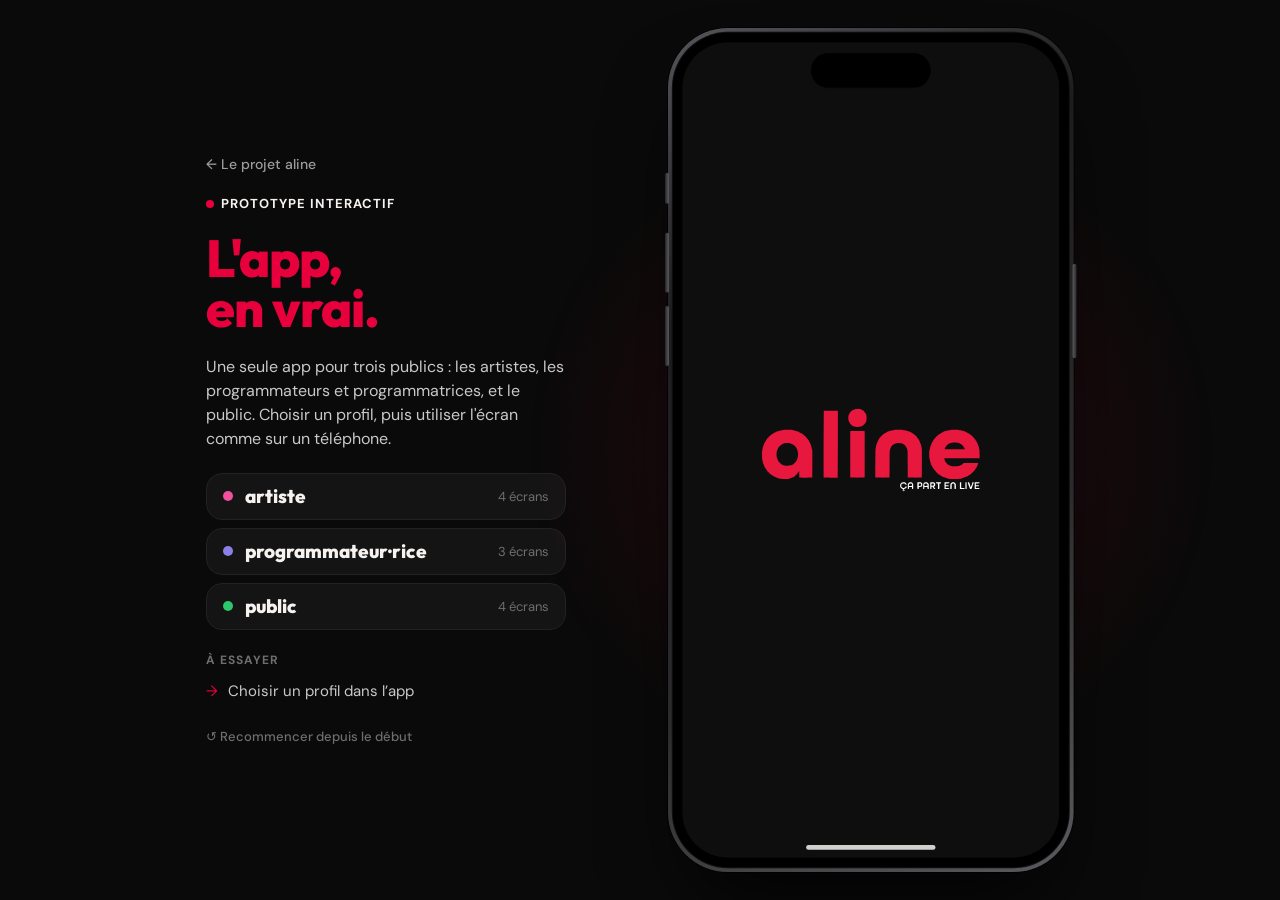
==== aline-app/index.html @ 63768117 "Premier envoi du site Co-Authored-By: Claude Opus 5.5 <noreply@anthropic.com>" ====
<!doctype html>
<html lang="fr">
<head>
  <meta charset="utf-8">
  <meta name="viewport" content="width=device-width, initial-scale=1, viewport-fit=cover">
  <title>aline, le prototype — Emilie Deboeck</title>
  <meta name="description" content="Prototype interactif de l'app aline : artistes, programmateurs et public.">
  <meta name="theme-color" content="#0A0A0A">
  <meta name="apple-mobile-web-app-capable" content="yes">
  <meta name="apple-mobile-web-app-status-bar-style" content="black">
  <meta name="apple-mobile-web-app-title" content="aline">
  <link rel="icon" href="../assets/favicon.svg" type="image/svg+xml">
  <link rel="preconnect" href="https://fonts.googleapis.com">
  <link rel="preconnect" href="https://fonts.gstatic.com" crossorigin>
  <!-- Outfit + DM Sans : les typos de la charte aline (les écrans SVG les utilisent aussi). -->
  <link href="https://fonts.googleapis.com/css2?family=DM+Sans:wght@400..800&family=Outfit:wght@400..900&display=swap" rel="stylesheet">
  <style>
    :root {
      --red: #E8003D;
      --bg: #0E0E0E;
      --ink: #F5F2EF;
      --mute: #C9C9C9;
      --mute2: #9C9C9C;
      --mute3: #6E6E6E;
      --card: #1A1A1A;
      --ok-bg: #143A24;
      --ok: #4FD889;
      --ease: cubic-bezier(.32, .72, 0, 1);
      --display: 'Outfit', 'DM Sans', Arial, sans-serif;
      --text: 'DM Sans', Arial, sans-serif;
      --s: 1;
    }
    * { box-sizing: border-box; margin: 0; padding: 0; }
    html, body { height: 100%; }
    body {
      overflow: hidden;
      background: #0A0A0A;
      color: var(--ink);
      font-family: var(--text);
      -webkit-font-smoothing: antialiased;
      -moz-osx-font-smoothing: grayscale;
    }
    button {
      font: inherit; color: inherit; background: none; border: 0;
      cursor: pointer; -webkit-tap-highlight-color: transparent;
    }
    button:focus-visible, a:focus-visible { outline: 2px solid var(--ink); outline-offset: 3px; }

    /* ========== LA SCÈNE : le texte à gauche, le téléphone à droite ========== */
    /* Fixe et sans débordement : sur téléphone, rien ne doit élargir la page */
    .stage {
      position: fixed; inset: 0; overflow: hidden;
      display: flex; align-items: center; justify-content: center;
      gap: clamp(48px, 8vw, 140px);
      padding: 28px 40px;
    }
    .panel { flex: 0 1 360px; display: flex; flex-direction: column; gap: 22px; }
    .back { color: var(--mute2); text-decoration: none; font-size: 14px; font-weight: 500; transition: color .2s; }
    .back:hover { color: var(--ink); }
    .eyebrow {
      display: flex; align-items: center; gap: 7px;
      font-size: 13px; font-weight: 700; letter-spacing: 1px; text-transform: uppercase;
    }
    .eyebrow::before { content: ""; width: 8px; height: 8px; border-radius: 50%; background: var(--red); flex: none; }
    .panel h1 { font: 800 52px/.95 var(--display); color: var(--red); letter-spacing: -1px; }
    .lede { color: var(--mute); font-size: 16px; line-height: 1.5; }

    .profiles { display: grid; gap: 8px; }
    .pf {
      display: flex; align-items: center; gap: 12px;
      padding: 13px 16px; border-radius: 16px;
      background: #141414; border: 1px solid #222; text-align: left;
      transition: background .2s, border-color .2s;
    }
    .pf:hover { background: #1C1C1C; }
    .pf i { width: 10px; height: 10px; border-radius: 50%; background: var(--c); flex: none; }
    .pf b { font: 800 19px/1 var(--display); }
    .pf small { margin-left: auto; color: var(--mute3); font-size: 13px; }
    .pf[aria-pressed="true"] { background: #24090F; border-color: #5A1526; }
    .pf[aria-pressed="true"] small { color: #FF6B8B; }

    .tries h2 { font-size: 12px; font-weight: 700; letter-spacing: 1px; text-transform: uppercase; color: var(--mute3); margin-bottom: 8px; }
    .tries ul { list-style: none; display: grid; gap: 2px; }
    .tries button { display: flex; gap: 10px; padding: 5px 0; color: var(--mute); font-size: 15px; text-align: left; transition: color .2s; }
    .tries button::before { content: "→"; color: var(--red); }
    .tries button:hover { color: var(--ink); }
    .restart { align-self: flex-start; color: var(--mute3); font-size: 13px; font-weight: 500; transition: color .2s; }
    .restart:hover { color: var(--ink); }

    /* ========== LE TÉLÉPHONE ========== */
    .slot { position: relative; flex: none; }
    .slot::before {
      content: ""; position: absolute; left: 50%; top: 50%;
      width: 170%; aspect-ratio: 1; transform: translate(-50%, -50%);
      background: radial-gradient(closest-side, rgba(232, 0, 61, .26), rgba(232, 0, 61, .07) 55%, transparent);
      pointer-events: none;
    }
    .device-wrap { position: relative; width: calc(420px * var(--s)); height: calc(874px * var(--s)); }
    .device {
      position: absolute; left: 0; top: 0;
      width: 420px; height: 874px; padding: 4px; border-radius: 62px;
      transform: scale(var(--s)); transform-origin: 0 0;
      background: linear-gradient(150deg, #55555a, #1d1d1f 28%, #2b2b2e 64%, #5a5a5e);
      box-shadow: 0 50px 90px -30px rgba(0, 0, 0, .9), 0 0 0 1px rgba(0, 0, 0, .7);
    }
    .bezel { width: 100%; height: 100%; padding: 11px; border-radius: 58px; background: #000; box-shadow: inset 0 0 0 1px rgba(255, 255, 255, .07); }
    .hw { position: absolute; width: 4px; border-radius: 2px; background: linear-gradient(90deg, #2a2a2c, #5a5a5e); }
    .hw-action { left: -3px; top: 150px; height: 32px; }
    .hw-up { left: -3px; top: 212px; height: 62px; }
    .hw-down { left: -3px; top: 288px; height: 62px; }
    .hw-power { right: -3px; top: 244px; height: 98px; background: linear-gradient(90deg, #5a5a5e, #2a2a2c); }

    .screen {
      position: relative; width: 390px; height: 844px;
      border-radius: 47px; overflow: hidden; isolation: isolate;
      background: var(--bg);
      -webkit-user-select: none; user-select: none;
      -webkit-touch-callout: none;
      touch-action: manipulation;
    }
    .island { position: absolute; top: 11px; left: 50%; width: 124px; height: 36px; margin-left: -62px; border-radius: 20px; background: #000; z-index: 60; pointer-events: none; }

    /* ========== LES ÉCRANS ========== */
    .view { position: absolute; inset: 0; visibility: hidden; background: var(--bg); overflow: hidden; }
    .view.on { visibility: visible; }
    /* Les photos sont réutilisées ailleurs (<use>) : leurs masques doivent rester actifs même écran caché */
    .view clipPath * { visibility: visible; }
    .view > svg.scr { position: absolute; inset: 0; width: 100%; height: 100%; display: block; }
    .hot { position: absolute; inset: 0; }

    /* Zones cliquables posées sur les dessins : elles foncent un peu au toucher */
    .hs { position: absolute; border-radius: var(--r, 12px); }
    .hs::after { content: ""; position: absolute; inset: 0; border-radius: inherit; background: #000; opacity: 0; transition: opacity .15s; pointer-events: none; }
    .hs:active::after { opacity: .2; }

    /* Un bouton qui change d'état (« envoyé ✓ », « contrat signé ✓ »…) */
    .morph {
      position: absolute; display: flex; align-items: center; justify-content: center;
      background: var(--ok-bg); color: var(--ok); font-weight: 700;
      pointer-events: none; animation: morph .5s var(--ease) both;
    }
    @keyframes morph { from { opacity: 0; transform: scale(.94); } }

    /* Les cœurs */
    .heart svg { position: absolute; inset: 0; width: 100%; height: 100%; opacity: 0; transition: opacity .15s; overflow: visible; }
    .heart.alt svg { opacity: 1; }
    .heart circle { fill: #2A2A2A; }
    .heart.liked circle { fill: var(--red); }
    .heart path { fill: none; stroke: #fff; stroke-width: 1.8; stroke-linejoin: round; }

    /* L'écran de lancement */
    .v-splash { display: grid; place-items: center; }
    .v-splash img { width: 230px; height: auto; }

    /* « t'es qui, toi ? » */
    .v-choose .sb { position: absolute; left: 0; top: 0; width: 390px; height: 52px; }
    .ch-head { position: absolute; left: 20px; right: 20px; top: 57px; }
    .ch-head .eyebrow { margin-left: 1px; }
    .ch-head h2 { font: 800 40px/1 var(--display); color: var(--red); letter-spacing: -.5px; margin-top: 16px; }
    .ch-head .sub { color: var(--mute); font-size: 15px; margin-top: 10px; }
    .ch-list { position: absolute; left: 20px; right: 20px; top: 202px; display: grid; gap: 12px; }
    .ch-card {
      display: grid; grid-template-columns: 1fr 96px; gap: 14px; align-items: center;
      padding: 14px 14px 14px 18px; border-radius: 22px;
      background: var(--card); text-align: left;
      transition: transform .25s var(--ease), background .2s;
    }
    .ch-card:hover { background: #212121; }
    .ch-card:active { transform: scale(.975); }
    .ch-k { display: inline-flex; align-items: center; gap: 6px; font-size: 11.5px; font-weight: 700; letter-spacing: 1px; text-transform: uppercase; color: var(--c); }
    .ch-k::before { content: ""; width: 7px; height: 7px; border-radius: 50%; background: var(--c); }
    .ch-card strong { display: block; font: 800 27px/1 var(--display); color: var(--ink); margin: 10px 0 8px; }
    .ch-card .d { display: block; color: var(--mute2); font-size: 13.5px; line-height: 1.35; }
    .thumb { position: relative; width: 96px; height: 124px; border-radius: 16px; overflow: hidden; background: #222; }
    .thumb svg { width: 100%; height: 100%; display: block; }
    .thumb i {
      position: absolute; right: 8px; bottom: 8px; width: 28px; height: 28px; border-radius: 50%;
      display: grid; place-items: center; background: var(--red); color: #fff;
      font-style: normal; font-size: 15px; font-weight: 700;
    }
    .thumb.pub { background: radial-gradient(circle at 35% 35%, #B5122F, #120708 75%); }
    .thumb.pub b {
      position: absolute; left: 8px; top: 8px; display: flex; align-items: center; gap: 5px;
      padding: 4px 9px 4px 7px; border-radius: 12px; background: var(--red);
      font-size: 12px; font-weight: 700; color: #fff;
    }
    .thumb.pub b::before { content: ""; width: 7px; height: 7px; border-radius: 50%; background: #fff; animation: blink 1.4s ease-in-out infinite; }
    @keyframes blink { 50% { opacity: .25; } }
    .ch-foot { position: absolute; left: 30px; right: 30px; bottom: 50px; text-align: center; color: var(--mute3); font-size: 13px; line-height: 1.5; }

    /* ========== LA BARRE D'ONGLETS (fixe, au-dessus des écrans) ========== */
    .tabbar { position: absolute; left: 0; top: 772px; width: 390px; height: 72px; z-index: 20; transition: transform .45s var(--ease), opacity .3s; }
    .tabbar.hide { transform: translateY(100%); opacity: 0; pointer-events: none; }
    .tabbar svg { position: absolute; inset: 0; width: 100%; height: 100%; }
    .tabbar .tab { color: var(--mute3); fill: currentColor; transition: color .2s; }
    .tabbar .tab.on { color: var(--red); }
    .tabbar .ico * { fill: none; stroke: currentColor; stroke-width: 1.7; stroke-linecap: round; stroke-linejoin: round; }
    .tabbar button { position: absolute; top: 0; height: 72px; }

    /* La barre « home » d'iOS : ramène au choix du profil */
    .home { position: absolute; left: 50%; bottom: 0; width: 180px; height: 16px; margin-left: -90px; z-index: 65; cursor: pointer; }
    .home::before {
      content: ""; position: absolute; left: 23px; right: 23px; bottom: 8px; height: 5px; border-radius: 3px;
      background: var(--ink); opacity: .85; transition: transform .2s, opacity .2s;
    }
    .home:hover::before { opacity: 1; transform: scaleX(1.08); }

    /* ========== LES CARTES À SWIPER ========== */
    .deck { position: absolute; background: var(--bg); }
    .empty {
      position: absolute; inset: 0; border-radius: 24px;
      display: flex; flex-direction: column; align-items: center; justify-content: center; gap: 10px;
      padding: 28px; text-align: center;
      background: #151515; border: 1.5px dashed #2E2E2E;
      opacity: 0; transition: opacity .3s;
    }
    .deck.gone .empty { opacity: 1; }
    .empty b { font: 800 26px/1.05 var(--display); color: var(--ink); }
    .empty p { color: var(--mute2); font-size: 14px; }
    .empty button { margin-top: 10px; padding: 11px 20px; border-radius: 999px; background: #262626; font-size: 14px; font-weight: 600; }
    .card { position: absolute; inset: 0; cursor: grab; touch-action: none; }
    .card.drag { cursor: grabbing; }
    .card > svg { position: absolute; inset: 0; width: 100%; height: 100%; pointer-events: none; }
    .stamp {
      position: absolute; padding: 6px 12px 5px; border: 3px solid; border-radius: 10px;
      font: 800 26px/1 var(--display); text-transform: uppercase; letter-spacing: .5px;
      background: rgba(0, 0, 0, .25); opacity: 0; pointer-events: none;
    }
    .stamp.yes { color: #2ECC71; transform: rotate(-12deg); }
    .stamp.no { color: #FF4D6D; transform: rotate(12deg); }

    /* ========== « ÇA MATCHE ! » ========== */
    .match {
      position: absolute; inset: 0; z-index: 30;
      display: flex; flex-direction: column; align-items: center; justify-content: center;
      padding: 60px 28px 70px; text-align: center;
      background: radial-gradient(120% 80% at 50% 30%, #B5122F, #3A0A14 58%, #120708);
      visibility: hidden; opacity: 0; transition: opacity .35s, visibility 0s .35s;
    }
    .match.show { visibility: visible; opacity: 1; transition: opacity .35s; }
    .match > :not(.confetti) { position: relative; }
    .match .k { font-size: 13px; font-weight: 700; letter-spacing: 1px; color: #FFD0D9; }
    .duo { display: flex; margin: 26px 0 24px; }
    .av { width: 124px; height: 124px; border-radius: 50%; overflow: hidden; border: 4px solid #fff; background: #222; box-shadow: 0 16px 30px rgba(0, 0, 0, .4); }
    .av + .av { margin-left: -24px; }
    .av svg { width: 100%; height: 100%; display: block; }
    .av.badge { display: grid; place-items: center; background: var(--red); color: #fff; font: 800 40px/1 var(--display); }
    .match h2 { font: 800 56px/.95 var(--display); color: #fff; letter-spacing: -1px; }
    .match .p { margin-top: 20px; max-width: 290px; color: #F2D6DC; font-size: 16px; line-height: 1.4; }
    .match .cta { margin-top: 34px; width: 100%; height: 58px; border-radius: 29px; background: #fff; color: var(--red); font-size: 18px; font-weight: 700; transition: transform .15s; }
    .match .cta:active { transform: scale(.97); }
    .match .later { margin-top: 12px; padding: 10px; color: #F2D6DC; font-size: 15px; font-weight: 500; }
    .confetti { position: absolute; inset: 0; overflow: hidden; pointer-events: none; }
    .confetti i { position: absolute; top: -20px; border-radius: 2px; }

    /* ========== LES FEUILLES DU BAS ========== */
    .scrim { position: absolute; inset: 0; z-index: 40; background: rgba(0, 0, 0, .6); opacity: 0; visibility: hidden; transition: opacity .3s, visibility 0s .3s; }
    .scrim.show { opacity: 1; visibility: visible; transition: opacity .3s; }
    .sheet {
      position: absolute; left: 0; right: 0; bottom: 0; z-index: 41;
      padding: 10px 20px 44px; border-radius: 30px 30px 0 0;
      background: #161616; border-top: 1px solid #262626;
      transform: translateY(105%); visibility: hidden;
      transition: transform .5s var(--ease), visibility 0s .5s;
    }
    .sheet.show { transform: none; visibility: visible; transition: transform .5s var(--ease); }
    .grab { height: 26px; margin: -10px -20px 6px; display: grid; place-items: center; cursor: grab; touch-action: none; }
    .grab::before { content: ""; width: 40px; height: 5px; border-radius: 3px; background: #3A3A3A; }
    .sheet h3 { font: 800 34px/1 var(--display); color: var(--red); letter-spacing: -.5px; margin-top: 12px; }
    .sheet .sub { color: var(--mute); font-size: 15px; margin-top: 8px; }
    .btn {
      height: 54px; border-radius: 27px;
      display: flex; align-items: center; justify-content: center; gap: 10px;
      font-size: 17px; font-weight: 700;
      transition: transform .15s, opacity .2s;
    }
    .btn:active { transform: scale(.97); }
    .btn.red { background: var(--red); color: #fff; flex: 1; }
    .btn.wide { width: 100%; }
    .btn.ghost { padding: 0 24px; border: 1.5px solid #5A5A5A; font-weight: 500; }
    .btn[disabled] { opacity: .35; pointer-events: none; }
    .row { display: flex; gap: 10px; }

    .pad { position: relative; height: 200px; margin: 22px 0 16px; border-radius: 18px; background: var(--bg); border: 1px solid #2A2A2A; overflow: hidden; }
    .pad canvas { position: absolute; inset: 0; width: 100%; height: 100%; touch-action: none; cursor: crosshair; }
    .pad-line { position: absolute; left: 24px; right: 24px; bottom: 48px; border-top: 1.5px dashed #3A3A3A; pointer-events: none; }
    .pad-x { position: absolute; left: 24px; bottom: 54px; color: #4A4A4A; font: 800 22px/1 var(--display); pointer-events: none; }
    .pad-hint { position: absolute; inset: 0; display: grid; place-items: center; padding-bottom: 30px; color: #5A5A5A; font-size: 14px; pointer-events: none; transition: opacity .2s; }
    .pad.inked .pad-hint { opacity: 0; }

    .tk-lines { margin: 18px 0 22px; }
    .tk-line { display: flex; align-items: center; justify-content: space-between; min-height: 58px; border-bottom: 1px solid #242424; color: var(--mute); font-size: 15px; }
    .tk-line:last-child { border: 0; }
    .tk-total strong { font: 800 28px/1 var(--display); color: var(--ink); }
    .stepper { display: flex; align-items: center; gap: 16px; }
    .stepper button { width: 36px; height: 36px; border-radius: 50%; background: #262626; font-size: 19px; font-weight: 700; }
    .stepper output { min-width: 14px; text-align: center; color: var(--ink); font-size: 18px; font-weight: 700; }
    .spin { width: 22px; height: 22px; border: 2.5px solid rgba(255, 255, 255, .35); border-top-color: #fff; border-radius: 50%; animation: spin .7s linear infinite; }
    @keyframes spin { to { transform: rotate(360deg); } }

    .ticket { margin: 20px 0 22px; border-radius: 22px; overflow: hidden; background: var(--ink); color: var(--bg); }
    .tk-top { display: grid; gap: 6px; padding: 18px 20px 22px; color: #fff; background: radial-gradient(circle at 70% 20%, #C8173A, #4A0B18 80%); }
    .tk-top strong { font: 800 30px/1 var(--display); margin-top: 8px; }
    .tk-top span:last-child { color: #F2D6DC; font-size: 14px; }
    .chip-live { justify-self: start; display: flex; align-items: center; gap: 6px; padding: 5px 11px 5px 9px; border-radius: 14px; background: rgba(0, 0, 0, .35); font-size: 13px; font-weight: 600; }
    .chip-live::before { content: ""; width: 7px; height: 7px; border-radius: 50%; background: #fff; animation: blink 1.4s ease-in-out infinite; }
    .tk-cut { height: 22px; margin: -11px 0; position: relative; background: radial-gradient(circle at 0 50%, #161616 10px, transparent 11px), radial-gradient(circle at 100% 50%, #161616 10px, transparent 11px); }
    .tk-cut::after { content: ""; position: absolute; left: 20px; right: 20px; top: 50%; border-top: 2px dashed #D5D0CC; }
    .tk-bot { display: flex; align-items: center; gap: 18px; padding: 20px; }
    .qr { width: 108px; height: 108px; flex: none; }
    .qr svg { width: 100%; height: 100%; display: block; }
    .tk-bot dl { display: grid; gap: 10px; }
    .tk-bot dt { font-size: 10.5px; font-weight: 700; letter-spacing: 1px; text-transform: uppercase; color: #8A8480; }
    .tk-bot dd { font: 800 18px/1.1 var(--display); }

    /* ========== CARTE DU PUBLIC ========== */
    .me { position: absolute; left: 190px; top: 420px; width: 100px; height: 100px; margin: -50px; border-radius: 50%; border: 2px solid var(--red); background: rgba(232, 0, 61, .12); pointer-events: none; animation: me 2.4s ease-out infinite; }
    @keyframes me { from { transform: scale(.3); opacity: .9; } to { transform: scale(1); opacity: 0; } }
    .pin-ring { position: absolute; border-radius: 50%; border: 2.5px solid var(--ink); pointer-events: none; transition: left .45s var(--ease), top .45s var(--ease), width .45s var(--ease), height .45s var(--ease), margin .45s var(--ease); animation: ring 1.8s ease-in-out infinite; }
    @keyframes ring { 50% { transform: scale(1.12); opacity: .55; } }
    .near {
      position: absolute; left: 36px; top: 650px; width: 318px; height: 82px;
      border-radius: 18px; background: #161616; border: 1px solid #2A2A2A;
      opacity: 0; visibility: hidden; pointer-events: none;
    }
    .near.show { opacity: 1; visibility: visible; animation: near .45s var(--ease); }
    @keyframes near { from { opacity: 0; transform: translateY(14px); } }
    .near .th { position: absolute; left: 10px; top: 10px; width: 62px; height: 62px; border-radius: 12px; overflow: hidden; }
    .near .th b { position: absolute; left: 4px; top: 24px; font: 800 20px/1 var(--display); color: #fff; white-space: nowrap; }
    .near .km { position: absolute; left: 84px; top: 21px; display: flex; align-items: center; gap: 5px; font-size: 11.5px; color: var(--mute2); }
    .near .km::before { content: ""; width: 7px; height: 7px; border-radius: 50%; background: var(--red); }
    .near .km em { color: var(--red); font-style: normal; font-weight: 700; margin-right: 3px; }
    .near strong { position: absolute; left: 84px; top: 38px; font: 800 17px/1 var(--display); color: var(--ink); }
    .near small { position: absolute; left: 84px; top: 61px; font-size: 12px; color: var(--mute2); }

    .days { position: absolute; left: 0; top: 158px; width: 390px; height: 72px; pointer-events: none; }
    .days .sel { transition: transform .45s var(--ease); }
    .days text { transition: fill .25s; }

    /* ========== PETITS RETOURS ========== */
    .toast {
      position: absolute; left: 50%; top: 56px; z-index: 50;
      display: flex; align-items: center; gap: 10px; max-width: 350px;
      padding: 10px 18px 10px 10px; border-radius: 999px;
      background: rgba(34, 34, 34, .94); border: 1px solid #333;
      -webkit-backdrop-filter: blur(14px); backdrop-filter: blur(14px);
      box-shadow: 0 12px 30px rgba(0, 0, 0, .45);
      font-size: 14px; font-weight: 600; white-space: nowrap;
      transform: translate(-50%, -160%); opacity: 0; pointer-events: none;
      transition: transform .5s var(--ease), opacity .3s;
    }
    .toast.show { transform: translate(-50%, 0); opacity: 1; }
    .toast i { width: 26px; height: 26px; flex: none; border-radius: 50%; background: #2BC46A; display: grid; place-items: center; }
    .toast svg { width: 18px; height: 18px; }

    .touch {
      position: absolute; z-index: 80; width: 46px; height: 46px; margin: -23px 0 0 -23px;
      border-radius: 50%; background: rgba(255, 255, 255, .28); border: 1.5px solid rgba(255, 255, 255, .6);
      pointer-events: none; animation: touch .5s ease-out forwards;
    }
    @keyframes touch { from { transform: scale(.55); opacity: 1; } to { transform: scale(1.2); opacity: 0; } }

    /* ========== TAILLES D'ÉCRAN ========== */
    /* Tablette / petite fenêtre : profils en haut, téléphone dessous */
    @media (max-width: 980px) {
      .stage { flex-direction: column; justify-content: flex-start; gap: 18px; padding: 20px; }
      .panel { flex: none; width: 100%; max-width: 640px; flex-direction: row; flex-wrap: wrap; align-items: center; justify-content: space-between; gap: 12px; }
      .panel .eyebrow, .panel h1, .lede, .tries, .restart { display: none; }
      .profiles { grid-auto-flow: column; }
      .pf { padding: 10px 14px; }
      .pf small { display: none; }
    }
    /* Téléphone : l'app prend tout l'écran, sans cadre */
    .is-bare .stage { display: grid; place-content: center; padding: 0; }
    .is-bare .panel, .is-bare .hw, .is-bare .island { display: none; }
    .is-bare .slot::before { display: none; }
    .is-bare .device-wrap { width: calc(390px * var(--s)); height: calc(844px * var(--s)); }
    .is-bare .device { width: 390px; height: 844px; padding: 0; background: none; box-shadow: none; border-radius: 0; }
    .is-bare .bezel { padding: 0; background: none; box-shadow: none; border-radius: 0; }

    @media (prefers-reduced-motion: reduce) {
      *, *::before, *::after { animation-duration: 1ms !important; animation-iteration-count: 1 !important; transition-duration: 1ms !important; }
    }
  </style>
</head>
<body>

<div class="stage">

  <!-- ========== À GAUCHE : LE MODE D'EMPLOI ========== -->
  <aside class="panel">
    <a class="back" href="../projets/aline.html">← Le projet aline</a>
    <p class="eyebrow">Prototype interactif</p>
    <h1>L'app,<br>en vrai.</h1>
    <p class="lede">Une seule app pour trois publics : les artistes, les programmateurs et programmatrices, et le public. Choisir un profil, puis utiliser l'écran comme sur un téléphone.</p>
    <div class="profiles">
      <button type="button" class="pf" data-profile="artistes" aria-pressed="false" style="--c: #F0509E;"><i></i><b>artiste</b><small>4 écrans</small></button>
      <button type="button" class="pf" data-profile="programmateurs" aria-pressed="false" style="--c: #8B7FE8;"><i></i><b>programmateur·rice</b><small>3 écrans</small></button>
      <button type="button" class="pf" data-profile="public" aria-pressed="false" style="--c: #2DC76D;"><i></i><b>public</b><small>4 écrans</small></button>
    </div>
    <div class="tries">
      <h2>À essayer</h2>
      <ul id="tries"></ul>
    </div>
    <button type="button" class="restart" id="restart">↺ Recommencer depuis le début</button>
  </aside>

  <!-- ========== À DROITE : L'IPHONE ========== -->
  <div class="slot">
    <div class="device-wrap">
      <div class="device">
        <i class="hw hw-action"></i><i class="hw hw-up"></i><i class="hw hw-down"></i><i class="hw hw-power"></i>
        <div class="bezel">
          <div class="screen" id="screen">

            <!-- Lancement -->
            <section class="view v-splash on" data-view="splash" aria-label="aline, ça part en live">
              <img src="../assets/img/aline/logo.svg" width="3492" height="1380" alt="aline, ça part en live">
            </section>

            <!-- Choix du profil -->
            <section class="view v-choose" data-view="choose" aria-label="Choix du profil">
              <svg class="sb" viewBox="0 0 390 52" aria-hidden="true"><text x="34" y="33" font-family="'DM Sans', Arial, sans-serif" font-size="15" font-weight="600" fill="#F5F2EF">14:22</text><circle cx="326" cy="28" r="5" fill="#F5F2EF"/><circle cx="339" cy="28" r="5" fill="#F5F2EF"/><circle cx="352" cy="28" r="5" fill="#F5F2EF"/></svg>
              <header class="ch-head">
                <p class="eyebrow">bienvenue</p>
                <h2>t’es qui, toi ?</h2>
                <p class="sub">aline s’adapte à ton rôle.</p>
              </header>
              <div class="ch-list">
                <button type="button" class="ch-card" data-profile="artistes" style="--c: #F0509E;">
                  <span><span class="ch-k">artiste</span><strong>je joue.</strong><span class="d">trouve des scènes, postule, signe tes contrats.</span></span>
                  <span class="thumb"><svg viewBox="100 70 150 194" preserveAspectRatio="xMidYMid slice" aria-hidden="true"><use href="#a1-img1"/></svg><i>↗</i></span>
                </button>
                <button type="button" class="ch-card" data-profile="programmateurs" style="--c: #8B7FE8;">
                  <span><span class="ch-k">programmateur·rice</span><strong>je programme.</strong><span class="d">le bon son pour ta scène, booké en 1 clic.</span></span>
                  <span class="thumb"><svg viewBox="120 60 150 194" preserveAspectRatio="xMidYMid slice" aria-hidden="true"><use href="#p1-img1"/></svg><i>↗</i></span>
                </button>
                <button type="button" class="ch-card" data-profile="public" style="--c: #2DC76D;">
                  <span><span class="ch-k">public</span><strong>je sors.</strong><span class="d">les concerts près de chez toi, ce soir.</span></span>
                  <span class="thumb pub"><b>live</b><i>↗</i></span>
                </button>
              </div>
              <p class="ch-foot">pour changer de profil,<br>touche la barre tout en bas.</p>
            </section>

            <!-- Les 11 écrans dessinés, insérés depuis aline-ecrans-svg/ -->
            <!-- ecrans:début -->
            <section class="view" data-view="a1" data-profile="artistes"><svg class="scr" xmlns="http://www.w3.org/2000/svg" xmlns:xlink="http://www.w3.org/1999/xlink" viewBox="0 0 390 844" role="img" aria-label="aline · Artistes · Profil"><defs><clipPath id="a1-screen"><rect width="390" height="844" rx="44"/></clipPath><clipPath id="a1-c1"><rect x="16" y="52" width="358" height="336" rx="26"/></clipPath><linearGradient id="a1-g2" x1="0" y1="0" x2="0" y2="1"><stop offset="0.45" stop-color="#000" stop-opacity="0"/><stop offset="1" stop-color="#000" stop-opacity="0.85"/></linearGradient></defs><g id="a1-root" clip-path="url(#a1-screen)"><rect width="390" height="844" fill="#0E0E0E"/><text x="34" y="33" font-family="'DM Sans', Arial, sans-serif" font-size="15" font-weight="600" fill="#F5F2EF" text-anchor="start" letter-spacing="0" opacity="1">14:22</text><circle cx="326" cy="28" r="5" fill="#F5F2EF" opacity="1"/><circle cx="339" cy="28" r="5" fill="#F5F2EF" opacity="1"/><circle cx="352" cy="28" r="5" fill="#F5F2EF" opacity="1"/><image id="a1-img1" href="[data-uri]" x="16" y="52" width="358" height="336" preserveAspectRatio="xMidYMid slice" clip-path="url(#a1-c1)"/><rect x="16" y="52" width="358" height="336" rx="26" fill="url(#a1-g2)" opacity="1"/><rect x="32" y="70" width="86" height="30" rx="15" fill="#000000" opacity="0.45"/><text x="75" y="90" font-family="'DM Sans', Arial, sans-serif" font-size="13.5" font-weight="600" fill="#FFFFFF" text-anchor="middle" letter-spacing="0" opacity="1">vérifié ✓</text><text x="34" y="342" font-family="Outfit, 'DM Sans', Arial, sans-serif" font-size="42" font-weight="800" fill="#FFFFFF" text-anchor="start" letter-spacing="-1" opacity="1">shaurra</text><text x="34" y="368" font-family="'DM Sans', Arial, sans-serif" font-size="15" font-weight="400" fill="#E5E5E5" text-anchor="start" letter-spacing="0" opacity="1">bruxelles · latin pop urban</text><rect x="20" y="404" width="110" height="70" rx="16" fill="#1A1A1A" opacity="1"/><text x="75.0" y="436" font-family="Outfit, 'DM Sans', Arial, sans-serif" font-size="24" font-weight="800" fill="#E8003D" text-anchor="middle" letter-spacing="0" opacity="1">12</text><text x="75.0" y="458" font-family="'DM Sans', Arial, sans-serif" font-size="10.5" font-weight="600" fill="#9C9C9C" text-anchor="middle" letter-spacing="0.6" opacity="1">CONCERTS</text><rect x="140" y="404" width="110" height="70" rx="16" fill="#1A1A1A" opacity="1"/><text x="195.0" y="436" font-family="Outfit, 'DM Sans', Arial, sans-serif" font-size="24" font-weight="800" fill="#E8003D" text-anchor="middle" letter-spacing="0" opacity="1">847</text><text x="195.0" y="458" font-family="'DM Sans', Arial, sans-serif" font-size="10.5" font-weight="600" fill="#9C9C9C" text-anchor="middle" letter-spacing="0.6" opacity="1">FOLLOWERS</text><rect x="260" y="404" width="110" height="70" rx="16" fill="#1A1A1A" opacity="1"/><text x="315.0" y="436" font-family="Outfit, 'DM Sans', Arial, sans-serif" font-size="24" font-weight="800" fill="#E8003D" text-anchor="middle" letter-spacing="0" opacity="1">4</text><text x="315.0" y="458" font-family="'DM Sans', Arial, sans-serif" font-size="10.5" font-weight="600" fill="#9C9C9C" text-anchor="middle" letter-spacing="0.6" opacity="1">VIDÉOS</text><rect x="20" y="490" width="133.20000000000002" height="28" rx="14.0" fill="#3A1820" opacity="1"/><text x="86.60000000000001" y="508.68" font-family="'DM Sans', Arial, sans-serif" font-size="13" font-weight="500" fill="#F5F2EF" text-anchor="middle" letter-spacing="0" opacity="1">latin pop urban</text><rect x="161.20000000000002" y="490" width="89.52000000000001" height="28" rx="14.0" fill="#3A2015" opacity="1"/><text x="205.96000000000004" y="508.68" font-family="'DM Sans', Arial, sans-serif" font-size="13" font-weight="500" fill="#FF9A5C" text-anchor="middle" letter-spacing="0" opacity="1">reggaeton</text><rect x="258.72" y="490" width="45.84" height="28" rx="14.0" fill="#23224A" opacity="1"/><text x="281.64000000000004" y="508.68" font-family="'DM Sans', Arial, sans-serif" font-size="13" font-weight="500" fill="#9C97FF" text-anchor="middle" letter-spacing="0" opacity="1">rap</text><text x="20" y="552" font-family="Outfit, 'DM Sans', Arial, sans-serif" font-size="17" font-weight="800" fill="#F5F2EF" text-anchor="start" letter-spacing="0" opacity="1">à propos.</text><text x="20" y="578" font-family="'DM Sans', Arial, sans-serif" font-size="14" font-weight="400" fill="#C9C9C9" text-anchor="start" letter-spacing="0" opacity="1"><tspan x="20" dy="0.0">bxl × colombie. je fusionne rythmes urbains et</tspan><tspan x="20" dy="18.9">influences latines pour faire bouger tout le</tspan><tspan x="20" dy="18.9">monde — ta copine, tes potes, même ton chat.</tspan></text><rect x="20" y="680" width="350" height="52" rx="26.0" fill="#E8003D" opacity="1"/><text x="195.0" y="712.12" font-family="'DM Sans', Arial, sans-serif" font-size="17" font-weight="700" fill="#FFFFFF" text-anchor="middle" letter-spacing="0" opacity="1">complète ton profil ↗</text><rect x="0" y="772" width="390" height="72" rx="0" fill="#121212" opacity="1"/><line x1="0" y1="772.5" x2="390" y2="772.5" stroke="#262626"/><circle cx="48.75" cy="794" r="5.5" fill="#E8003D" opacity="1"/><text x="48.75" y="824" font-family="'DM Sans', Arial, sans-serif" font-size="12.5" font-weight="500" fill="#E8003D" text-anchor="middle" letter-spacing="0" opacity="1">profil</text><circle cx="146.25" cy="794" r="5.5" fill="#6E6E6E" opacity="1"/><text x="146.25" y="824" font-family="'DM Sans', Arial, sans-serif" font-size="12.5" font-weight="500" fill="#6E6E6E" text-anchor="middle" letter-spacing="0" opacity="1">appel</text><circle cx="243.75" cy="794" r="5.5" fill="#6E6E6E" opacity="1"/><text x="243.75" y="824" font-family="'DM Sans', Arial, sans-serif" font-size="12.5" font-weight="500" fill="#6E6E6E" text-anchor="middle" letter-spacing="0" opacity="1">match</text><circle cx="341.25" cy="794" r="5.5" fill="#6E6E6E" opacity="1"/><text x="341.25" y="824" font-family="'DM Sans', Arial, sans-serif" font-size="12.5" font-weight="500" fill="#6E6E6E" text-anchor="middle" letter-spacing="0" opacity="1">admin</text></g></svg><div class="hot"></div></section>
            <section class="view" data-view="a2" data-profile="artistes"><svg class="scr" xmlns="http://www.w3.org/2000/svg" xmlns:xlink="http://www.w3.org/1999/xlink" viewBox="0 0 390 844" role="img" aria-label="aline · Artistes · Appels à candidatures"><defs><clipPath id="a2-screen"><rect width="390" height="844" rx="44"/></clipPath><clipPath id="a2-c1"><rect x="34" y="230" width="66" height="66" rx="12"/></clipPath><clipPath id="a2-c2"><rect x="32" y="502" width="56" height="56" rx="10"/></clipPath><clipPath id="a2-c3"><rect x="32" y="592" width="56" height="56" rx="10"/></clipPath><clipPath id="a2-c4"><rect x="32" y="682" width="56" height="56" rx="10"/></clipPath></defs><g id="a2-root" clip-path="url(#a2-screen)"><rect width="390" height="844" fill="#0E0E0E"/><text x="34" y="33" font-family="'DM Sans', Arial, sans-serif" font-size="15" font-weight="600" fill="#F5F2EF" text-anchor="start" letter-spacing="0" opacity="1">14:22</text><circle cx="326" cy="28" r="5" fill="#F5F2EF" opacity="1"/><circle cx="339" cy="28" r="5" fill="#F5F2EF" opacity="1"/><circle cx="352" cy="28" r="5" fill="#F5F2EF" opacity="1"/><circle cx="25" cy="65" r="4" fill="#E8003D" opacity="1"/><text x="36" y="70" font-family="'DM Sans', Arial, sans-serif" font-size="13" font-weight="700" fill="#F5F2EF" text-anchor="start" letter-spacing="1" opacity="1">7 NOUVEAUX</text><text x="20" y="110" font-family="Outfit, 'DM Sans', Arial, sans-serif" font-size="36" font-weight="800" fill="#E8003D" text-anchor="start" letter-spacing="-0.5" opacity="1">on te veut.</text><text x="20" y="136.0" font-family="'DM Sans', Arial, sans-serif" font-size="15" font-weight="400" fill="#C9C9C9" text-anchor="start" letter-spacing="0" opacity="1">des bookers cherchent ton son.</text><rect x="20" y="166" width="57.36" height="32" rx="16.0" fill="#E8003D" opacity="1"/><text x="48.68" y="187.04" font-family="'DM Sans', Arial, sans-serif" font-size="14" font-weight="600" fill="#FFFFFF" text-anchor="middle" letter-spacing="0" opacity="1">tous</text><rect x="85.36" y="166" width="96.56" height="32" rx="16.0" fill="#242424" opacity="1"/><text x="133.64" y="187.04" font-family="'DM Sans', Arial, sans-serif" font-size="14" font-weight="600" fill="#C9C9C9" text-anchor="middle" letter-spacing="0" opacity="1">festivals</text><rect x="189.92000000000002" y="166" width="73.04" height="32" rx="16.0" fill="#242424" opacity="1"/><text x="226.44000000000003" y="187.04" font-family="'DM Sans', Arial, sans-serif" font-size="14" font-weight="600" fill="#C9C9C9" text-anchor="middle" letter-spacing="0" opacity="1">salles</text><rect x="20" y="214" width="350" height="262" rx="20" fill="#24090F" stroke="#5A1526" stroke-width="1" opacity="1"/><image id="a2-img1" href="[data-uri]" x="34" y="230" width="66" height="66" preserveAspectRatio="xMidYMid slice" clip-path="url(#a2-c1)"/><text x="114" y="248" font-family="'DM Sans', Arial, sans-serif" font-size="12" font-weight="700" fill="#E8003D" text-anchor="start" letter-spacing="1" opacity="1">MATCH FORT</text><text x="114" y="274" font-family="Outfit, 'DM Sans', Arial, sans-serif" font-size="21" font-weight="800" fill="#F5F2EF" text-anchor="start" letter-spacing="0" opacity="1"><tspan x="114" dy="0.0">couleur café</tspan><tspan x="114" dy="23.5">fest.</tspan></text><text x="114" y="316" font-family="'DM Sans', Arial, sans-serif" font-size="13" font-weight="400" fill="#C9C9C9" text-anchor="start" letter-spacing="0" opacity="1">marni · bxl · 12 juil</text><rect x="306.8" y="230" width="47.2" height="32" rx="16.0" fill="#143A24" opacity="1"/><text x="330.40000000000003" y="251.4" font-family="'DM Sans', Arial, sans-serif" font-size="15" font-weight="800" fill="#4FD889" text-anchor="middle" letter-spacing="0" opacity="1">94%</text><text x="34" y="352" font-family="'DM Sans', Arial, sans-serif" font-size="13.5" font-weight="400" fill="#D8D8D8" text-anchor="start" letter-spacing="0" opacity="1"><tspan x="34" dy="0.0">artiste latin/urban francophone, set</tspan><tspan x="34" dy="18.2">30min, cachet 600€.</tspan></text><rect x="34" y="404" width="196" height="48" rx="24" fill="#E8003D" opacity="1"/><text x="132" y="434" font-family="'DM Sans', Arial, sans-serif" font-size="16" font-weight="700" fill="#FFFFFF" text-anchor="middle" letter-spacing="0" opacity="1">je postule</text><rect x="240" y="404" width="116" height="48" rx="24" fill="none" stroke="#5A5A5A" stroke-width="1.5" opacity="1"/><text x="298" y="434" font-family="'DM Sans', Arial, sans-serif" font-size="15" font-weight="500" fill="#F5F2EF" text-anchor="middle" letter-spacing="0" opacity="1">détails</text><rect x="20" y="490" width="350" height="80" rx="18" fill="#1A1A1A" opacity="1"/><image id="a2-img2" href="[data-uri]" x="32" y="502" width="56" height="56" preserveAspectRatio="xMidYMid slice" clip-path="url(#a2-c2)"/><text x="102" y="526" font-family="Outfit, 'DM Sans', Arial, sans-serif" font-size="16.5" font-weight="800" fill="#F5F2EF" text-anchor="start" letter-spacing="0" opacity="1">les nuits botanique</text><text x="102" y="546" font-family="'DM Sans', Arial, sans-serif" font-size="12.5" font-weight="400" fill="#9C9C9C" text-anchor="start" letter-spacing="0" opacity="1">soirée fr · 18 mai · 400€</text><rect x="314.48" y="514" width="41.52" height="32" rx="16.0" fill="#143A24" opacity="1"/><text x="335.24" y="535.04" font-family="'DM Sans', Arial, sans-serif" font-size="14" font-weight="800" fill="#4FD889" text-anchor="middle" letter-spacing="0" opacity="1">81%</text><rect x="20" y="580" width="350" height="80" rx="18" fill="#1A1A1A" opacity="1"/><image id="a2-img3" href="[data-uri]" x="32" y="592" width="56" height="56" preserveAspectRatio="xMidYMid slice" clip-path="url(#a2-c3)"/><text x="102" y="616" font-family="Outfit, 'DM Sans', Arial, sans-serif" font-size="16.5" font-weight="800" fill="#F5F2EF" text-anchor="start" letter-spacing="0" opacity="1">la madeleine</text><text x="102" y="636" font-family="'DM Sans', Arial, sans-serif" font-size="12.5" font-weight="400" fill="#9C9C9C" text-anchor="start" letter-spacing="0" opacity="1">1ère partie · juin · 800€</text><rect x="314.48" y="604" width="41.52" height="32" rx="16.0" fill="#3A3214" opacity="1"/><text x="335.24" y="625.04" font-family="'DM Sans', Arial, sans-serif" font-size="14" font-weight="800" fill="#F2C94C" text-anchor="middle" letter-spacing="0" opacity="1">67%</text><rect x="20" y="670" width="350" height="80" rx="18" fill="#1A1A1A" opacity="1"/><image id="a2-img4" href="[data-uri]" x="32" y="682" width="56" height="56" preserveAspectRatio="xMidYMid slice" clip-path="url(#a2-c4)"/><text x="102" y="706" font-family="Outfit, 'DM Sans', Arial, sans-serif" font-size="16.5" font-weight="800" fill="#F5F2EF" text-anchor="start" letter-spacing="0" opacity="1">tropical disco</text><text x="102" y="726" font-family="'DM Sans', Arial, sans-serif" font-size="12.5" font-weight="400" fill="#9C9C9C" text-anchor="start" letter-spacing="0" opacity="1">liège · 3 août · 350€</text><rect x="314.48" y="694" width="41.52" height="32" rx="16.0" fill="#143A24" opacity="1"/><text x="335.24" y="715.04" font-family="'DM Sans', Arial, sans-serif" font-size="14" font-weight="800" fill="#4FD889" text-anchor="middle" letter-spacing="0" opacity="1">88%</text><rect x="0" y="772" width="390" height="72" rx="0" fill="#121212" opacity="1"/><line x1="0" y1="772.5" x2="390" y2="772.5" stroke="#262626"/><circle cx="48.75" cy="794" r="5.5" fill="#6E6E6E" opacity="1"/><text x="48.75" y="824" font-family="'DM Sans', Arial, sans-serif" font-size="12.5" font-weight="500" fill="#6E6E6E" text-anchor="middle" letter-spacing="0" opacity="1">profil</text><circle cx="146.25" cy="794" r="5.5" fill="#E8003D" opacity="1"/><text x="146.25" y="824" font-family="'DM Sans', Arial, sans-serif" font-size="12.5" font-weight="500" fill="#E8003D" text-anchor="middle" letter-spacing="0" opacity="1">appel</text><circle cx="243.75" cy="794" r="5.5" fill="#6E6E6E" opacity="1"/><text x="243.75" y="824" font-family="'DM Sans', Arial, sans-serif" font-size="12.5" font-weight="500" fill="#6E6E6E" text-anchor="middle" letter-spacing="0" opacity="1">match</text><circle cx="341.25" cy="794" r="5.5" fill="#6E6E6E" opacity="1"/><text x="341.25" y="824" font-family="'DM Sans', Arial, sans-serif" font-size="12.5" font-weight="500" fill="#6E6E6E" text-anchor="middle" letter-spacing="0" opacity="1">admin</text></g></svg><div class="hot"></div></section>
            <section class="view" data-view="a3" data-profile="artistes"><svg class="scr" xmlns="http://www.w3.org/2000/svg" xmlns:xlink="http://www.w3.org/1999/xlink" viewBox="0 0 390 844" role="img" aria-label="aline · Artistes · Matching"><defs><clipPath id="a3-screen"><rect width="390" height="844" rx="44"/></clipPath><clipPath id="a3-c1"><rect x="20" y="166" width="350" height="412" rx="24"/></clipPath><linearGradient id="a3-g2" x1="0" y1="0" x2="0" y2="1"><stop offset="0.45" stop-color="#000" stop-opacity="0"/><stop offset="1" stop-color="#000" stop-opacity="0.9"/></linearGradient></defs><g id="a3-root" clip-path="url(#a3-screen)"><rect width="390" height="844" fill="#0E0E0E"/><text x="34" y="33" font-family="'DM Sans', Arial, sans-serif" font-size="15" font-weight="600" fill="#F5F2EF" text-anchor="start" letter-spacing="0" opacity="1">14:22</text><circle cx="326" cy="28" r="5" fill="#F5F2EF" opacity="1"/><circle cx="339" cy="28" r="5" fill="#F5F2EF" opacity="1"/><circle cx="352" cy="28" r="5" fill="#F5F2EF" opacity="1"/><circle cx="25" cy="65" r="4" fill="#E8003D" opacity="1"/><text x="36" y="70" font-family="'DM Sans', Arial, sans-serif" font-size="13" font-weight="700" fill="#F5F2EF" text-anchor="start" letter-spacing="1" opacity="1">TA SCÈNE</text><text x="20" y="110" font-family="Outfit, 'DM Sans', Arial, sans-serif" font-size="36" font-weight="800" fill="#E8003D" text-anchor="start" letter-spacing="-0.5" opacity="1">ça matche.</text><text x="20" y="136.0" font-family="'DM Sans', Arial, sans-serif" font-size="15" font-weight="400" fill="#C9C9C9" text-anchor="start" letter-spacing="0" opacity="1">salles faites pour toi.</text><image id="a3-img1" href="[data-uri]" x="20" y="166" width="350" height="412" preserveAspectRatio="xMidYMid slice" clip-path="url(#a3-c1)"/><rect x="20" y="166" width="350" height="412" rx="24" fill="url(#a3-g2)" opacity="1"/><rect x="36" y="182" width="76" height="56" rx="12" fill="#2ECC71" opacity="1"/><text x="74" y="212" font-family="Outfit, 'DM Sans', Arial, sans-serif" font-size="22" font-weight="800" fill="#0E3A1F" text-anchor="middle" letter-spacing="0" opacity="1">96%</text><text x="74" y="229" font-family="'DM Sans', Arial, sans-serif" font-size="11" font-weight="700" fill="#0E3A1F" text-anchor="middle" letter-spacing="1" opacity="1">FIT</text><circle cx="338" cy="210" r="20" fill="#000000" opacity="0.45"/><path d="M338 219 l-8 -8 a4.6 4.6 0 0 1 8 -5.6 a4.6 4.6 0 0 1 8 5.6 z" stroke="#FFFFFF" stroke-width="1.8" fill="none" stroke-linejoin="round"/><text x="38" y="468" font-family="'DM Sans', Arial, sans-serif" font-size="12" font-weight="700" fill="#FF6B8B" text-anchor="start" letter-spacing="1" opacity="1">ANCIENNE BELGIQUE · BXL</text><text x="38" y="498" font-family="Outfit, 'DM Sans', Arial, sans-serif" font-size="25" font-weight="800" fill="#FFFFFF" text-anchor="start" letter-spacing="-0.5" opacity="1">a booké pour shaurra</text><text x="38" y="522" font-family="'DM Sans', Arial, sans-serif" font-size="13.5" font-weight="400" fill="#E0E0E0" text-anchor="start" letter-spacing="0" opacity="1">2000 places · programmation jeune</text><rect x="38" y="536" width="101.00000000000001" height="26" rx="13.0" fill="#5A1526" opacity="1"/><text x="88.5" y="553.5" font-family="'DM Sans', Arial, sans-serif" font-size="12.5" font-weight="500" fill="#F5F2EF" text-anchor="middle" letter-spacing="0" opacity="1">latin urban</text><rect x="147.0" y="536" width="66.0" height="26" rx="13.0" fill="#5A2A15" opacity="1"/><text x="180.0" y="553.5" font-family="'DM Sans', Arial, sans-serif" font-size="12.5" font-weight="500" fill="#FFD8C2" text-anchor="middle" letter-spacing="0" opacity="1">rap fr</text><rect x="20" y="596" width="350" height="82" rx="14" fill="#0F1F16" stroke="#1F5A36" stroke-width="1" opacity="1"/><rect x="20" y="604" width="3" height="66" rx="1.5" fill="#2BC46A" opacity="1"/><text x="36" y="620" font-family="'DM Sans', Arial, sans-serif" font-size="11.5" font-weight="700" fill="#2BC46A" text-anchor="start" letter-spacing="1" opacity="1">POURQUOI ÇA COLLE</text><text x="36" y="641" font-family="'DM Sans', Arial, sans-serif" font-size="13" font-weight="400" fill="#D8D8D8" text-anchor="start" letter-spacing="0" opacity="1"><tspan x="36" dy="0.0">a déjà booké lous &amp; yakuza, hamza ·</tspan><tspan x="36" dy="17.6">audience 18-30 · public bxl.</tspan></text><circle cx="52" cy="724" r="32" fill="#1E1E1E" stroke="#333333" stroke-width="1" opacity="1"/><path d="M45 717 l14 14 M59 717 l-14 14" stroke="#DDDDDD" stroke-width="2.2" stroke-linecap="round"/><rect x="100" y="694" width="270" height="60" rx="30.0" fill="#E8003D" opacity="1"/><text x="235.0" y="730.48" font-family="'DM Sans', Arial, sans-serif" font-size="18" font-weight="700" fill="#FFFFFF" text-anchor="middle" letter-spacing="0" opacity="1">je veux jouer là ↗</text><rect x="0" y="772" width="390" height="72" rx="0" fill="#121212" opacity="1"/><rect x="0" y="772" width="390" height="72" rx="0" fill="#121212" opacity="1"/><line x1="0" y1="772.5" x2="390" y2="772.5" stroke="#262626"/><circle cx="48.75" cy="794" r="5.5" fill="#6E6E6E" opacity="1"/><text x="48.75" y="824" font-family="'DM Sans', Arial, sans-serif" font-size="12.5" font-weight="500" fill="#6E6E6E" text-anchor="middle" letter-spacing="0" opacity="1">profil</text><circle cx="146.25" cy="794" r="5.5" fill="#6E6E6E" opacity="1"/><text x="146.25" y="824" font-family="'DM Sans', Arial, sans-serif" font-size="12.5" font-weight="500" fill="#6E6E6E" text-anchor="middle" letter-spacing="0" opacity="1">appel</text><circle cx="243.75" cy="794" r="5.5" fill="#E8003D" opacity="1"/><text x="243.75" y="824" font-family="'DM Sans', Arial, sans-serif" font-size="12.5" font-weight="500" fill="#E8003D" text-anchor="middle" letter-spacing="0" opacity="1">match</text><circle cx="341.25" cy="794" r="5.5" fill="#6E6E6E" opacity="1"/><text x="341.25" y="824" font-family="'DM Sans', Arial, sans-serif" font-size="12.5" font-weight="500" fill="#6E6E6E" text-anchor="middle" letter-spacing="0" opacity="1">admin</text></g></svg><div class="hot"></div></section>
            <section class="view" data-view="a4" data-profile="artistes"><svg class="scr" xmlns="http://www.w3.org/2000/svg" xmlns:xlink="http://www.w3.org/1999/xlink" viewBox="0 0 390 844" role="img" aria-label="aline · Artistes · Administratif"><defs><clipPath id="a4-screen"><rect width="390" height="844" rx="44"/></clipPath><clipPath id="a4-c1"><rect x="34" y="230" width="62" height="62" rx="12"/></clipPath></defs><g id="a4-root" clip-path="url(#a4-screen)"><rect width="390" height="844" fill="#0E0E0E"/><text x="34" y="33" font-family="'DM Sans', Arial, sans-serif" font-size="15" font-weight="600" fill="#F5F2EF" text-anchor="start" letter-spacing="0" opacity="1">14:22</text><circle cx="326" cy="28" r="5" fill="#F5F2EF" opacity="1"/><circle cx="339" cy="28" r="5" fill="#F5F2EF" opacity="1"/><circle cx="352" cy="28" r="5" fill="#F5F2EF" opacity="1"/><circle cx="25" cy="65" r="4" fill="#E8003D" opacity="1"/><text x="36" y="70" font-family="'DM Sans', Arial, sans-serif" font-size="13" font-weight="700" fill="#F5F2EF" text-anchor="start" letter-spacing="1" opacity="1">3 À SIGNER</text><text x="20" y="110" font-family="Outfit, 'DM Sans', Arial, sans-serif" font-size="36" font-weight="800" fill="#E8003D" text-anchor="start" letter-spacing="-0.5" opacity="1">la paperasse.</text><text x="20" y="136.0" font-family="'DM Sans', Arial, sans-serif" font-size="15" font-weight="400" fill="#C9C9C9" text-anchor="start" letter-spacing="0" opacity="1">on s’en occupe pour toi.</text><rect x="20" y="166" width="88.72" height="32" rx="16.0" fill="#E8003D" opacity="1"/><text x="64.36" y="187.04" font-family="'DM Sans', Arial, sans-serif" font-size="14" font-weight="600" fill="#FFFFFF" text-anchor="middle" letter-spacing="0" opacity="1">contrats</text><rect x="116.72" y="166" width="112.24000000000001" height="32" rx="16.0" fill="#242424" opacity="1"/><text x="172.84" y="187.04" font-family="'DM Sans', Arial, sans-serif" font-size="14" font-weight="600" fill="#C9C9C9" text-anchor="middle" letter-spacing="0" opacity="1">fiches tech</text><rect x="236.96" y="166" width="57.36" height="32" rx="16.0" fill="#242424" opacity="1"/><text x="265.64" y="187.04" font-family="'DM Sans', Arial, sans-serif" font-size="14" font-weight="600" fill="#C9C9C9" text-anchor="middle" letter-spacing="0" opacity="1">paie</text><rect x="20" y="214" width="350" height="176" rx="20" fill="#24090F" stroke="#5A1526" stroke-width="1" opacity="1"/><image id="a4-img1" href="[data-uri]" x="34" y="230" width="62" height="62" preserveAspectRatio="xMidYMid slice" clip-path="url(#a4-c1)"/><text x="110" y="250" font-family="'DM Sans', Arial, sans-serif" font-size="12" font-weight="700" fill="#E8003D" text-anchor="start" letter-spacing="1" opacity="1">À SIGNER</text><text x="110" y="274" font-family="Outfit, 'DM Sans', Arial, sans-serif" font-size="18" font-weight="800" fill="#F5F2EF" text-anchor="start" letter-spacing="0" opacity="1">contrat couleur café</text><text x="110" y="294" font-family="'DM Sans', Arial, sans-serif" font-size="13" font-weight="400" fill="#C9C9C9" text-anchor="start" letter-spacing="0" opacity="1">600€ · 12 juil · marni</text><rect x="34" y="318" width="322" height="50" rx="25" fill="#E8003D" opacity="1"/><text x="195" y="349" font-family="'DM Sans', Arial, sans-serif" font-size="16" font-weight="700" fill="#FFFFFF" text-anchor="middle" letter-spacing="0" opacity="1">signer maintenant ↗</text><text x="20" y="424" font-family="'DM Sans', Arial, sans-serif" font-size="14" font-weight="500" fill="#9C9C9C" text-anchor="start" letter-spacing="0" opacity="1">tes documents</text><rect x="20" y="438" width="350" height="66" rx="16" fill="#1A1A1A" opacity="1"/><rect x="34" y="454" width="34" height="34" rx="9" fill="#163A24" opacity="1"/><path d="M44 471.5 l5 5 l9 -10" stroke="#2BC46A" stroke-width="2.4" fill="none" stroke-linecap="round" stroke-linejoin="round"/><text x="82" y="468" font-family="Outfit, 'DM Sans', Arial, sans-serif" font-size="16" font-weight="800" fill="#F5F2EF" text-anchor="start" letter-spacing="0" opacity="1">fiche tech v2</text><text x="82" y="487" font-family="'DM Sans', Arial, sans-serif" font-size="12" font-weight="500" fill="#9C9C9C" text-anchor="start" letter-spacing="0" opacity="1">à jour · 2 mai</text><text x="352" y="476" font-family="'DM Sans', Arial, sans-serif" font-size="13" font-weight="700" fill="#4FD889" text-anchor="end" letter-spacing="0" opacity="1">PDF</text><rect x="20" y="514" width="350" height="66" rx="16" fill="#1A1A1A" opacity="1"/><rect x="34" y="530" width="34" height="34" rx="9" fill="#163A24" opacity="1"/><path d="M44 547.5 l5 5 l9 -10" stroke="#2BC46A" stroke-width="2.4" fill="none" stroke-linecap="round" stroke-linejoin="round"/><text x="82" y="544" font-family="Outfit, 'DM Sans', Arial, sans-serif" font-size="16" font-weight="800" fill="#F5F2EF" text-anchor="start" letter-spacing="0" opacity="1">rider hospitalité</text><text x="82" y="563" font-family="'DM Sans', Arial, sans-serif" font-size="12" font-weight="500" fill="#9C9C9C" text-anchor="start" letter-spacing="0" opacity="1">à jour · 28 avr</text><text x="352" y="552" font-family="'DM Sans', Arial, sans-serif" font-size="13" font-weight="700" fill="#4FD889" text-anchor="end" letter-spacing="0" opacity="1">PDF</text><rect x="20" y="590" width="350" height="66" rx="16" fill="#1A1A1A" opacity="1"/><rect x="34" y="606" width="34" height="34" rx="9" fill="#3A3214" opacity="1"/><text x="51" y="630" font-family="'DM Sans', Arial, sans-serif" font-size="17" font-weight="800" fill="#F2C94C" text-anchor="middle" letter-spacing="0" opacity="1">!</text><text x="82" y="620" font-family="Outfit, 'DM Sans', Arial, sans-serif" font-size="16" font-weight="800" fill="#F5F2EF" text-anchor="start" letter-spacing="0" opacity="1">iban manquant</text><text x="82" y="639" font-family="'DM Sans', Arial, sans-serif" font-size="12" font-weight="500" fill="#F2C94C" text-anchor="start" letter-spacing="0" opacity="1">à compléter</text><path d="M346 617 l6 6 l-6 6" stroke="#9C9C9C" stroke-width="2" fill="none" stroke-linecap="round" stroke-linejoin="round"/><rect x="20" y="676" width="350" height="74" rx="16" fill="#1E1012" opacity="1"/><text x="38" y="702" font-family="'DM Sans', Arial, sans-serif" font-size="11.5" font-weight="600" fill="#9C9C9C" text-anchor="start" letter-spacing="1" opacity="1">CETTE ANNÉE</text><text x="38" y="734" font-family="Outfit, 'DM Sans', Arial, sans-serif" font-size="28" font-weight="800" fill="#E8003D" text-anchor="start" letter-spacing="0" opacity="1">3 240€</text><text x="352" y="720" font-family="'DM Sans', Arial, sans-serif" font-size="13" font-weight="500" fill="#9C9C9C" text-anchor="end" letter-spacing="0" opacity="1">→ détails</text><rect x="0" y="772" width="390" height="72" rx="0" fill="#121212" opacity="1"/><line x1="0" y1="772.5" x2="390" y2="772.5" stroke="#262626"/><circle cx="48.75" cy="794" r="5.5" fill="#6E6E6E" opacity="1"/><text x="48.75" y="824" font-family="'DM Sans', Arial, sans-serif" font-size="12.5" font-weight="500" fill="#6E6E6E" text-anchor="middle" letter-spacing="0" opacity="1">profil</text><circle cx="146.25" cy="794" r="5.5" fill="#6E6E6E" opacity="1"/><text x="146.25" y="824" font-family="'DM Sans', Arial, sans-serif" font-size="12.5" font-weight="500" fill="#6E6E6E" text-anchor="middle" letter-spacing="0" opacity="1">appel</text><circle cx="243.75" cy="794" r="5.5" fill="#6E6E6E" opacity="1"/><text x="243.75" y="824" font-family="'DM Sans', Arial, sans-serif" font-size="12.5" font-weight="500" fill="#6E6E6E" text-anchor="middle" letter-spacing="0" opacity="1">match</text><circle cx="341.25" cy="794" r="5.5" fill="#E8003D" opacity="1"/><text x="341.25" y="824" font-family="'DM Sans', Arial, sans-serif" font-size="12.5" font-weight="500" fill="#E8003D" text-anchor="middle" letter-spacing="0" opacity="1">admin</text></g></svg><div class="hot"></div></section>
            <section class="view" data-view="p1" data-profile="programmateurs"><svg class="scr" xmlns="http://www.w3.org/2000/svg" xmlns:xlink="http://www.w3.org/1999/xlink" viewBox="0 0 390 844" role="img" aria-label="aline · Programmateurs · Profil"><defs><clipPath id="p1-screen"><rect width="390" height="844" rx="44"/></clipPath><clipPath id="p1-c1"><rect x="16" y="52" width="358" height="336" rx="26"/></clipPath><linearGradient id="p1-g2" x1="0" y1="0" x2="0" y2="1"><stop offset="0.4" stop-color="#000" stop-opacity="0"/><stop offset="1" stop-color="#000" stop-opacity="0.9"/></linearGradient></defs><g id="p1-root" clip-path="url(#p1-screen)"><rect width="390" height="844" fill="#0E0E0E"/><text x="34" y="33" font-family="'DM Sans', Arial, sans-serif" font-size="15" font-weight="600" fill="#F5F2EF" text-anchor="start" letter-spacing="0" opacity="1">14:22</text><rect x="300.0" y="29" width="3" height="4" rx="1" fill="#F5F2EF" opacity="1"/><rect x="304.5" y="27" width="3" height="6" rx="1" fill="#F5F2EF" opacity="1"/><rect x="309.0" y="25" width="3" height="8" rx="1" fill="#F5F2EF" opacity="1"/><rect x="313.5" y="23" width="3" height="10" rx="1" fill="#F5F2EF" opacity="1"/><path d="M322 26 a9 9 0 0 1 12 0 M325 29.5 a5 5 0 0 1 6 0" stroke="#F5F2EF" stroke-width="1.8" fill="none" stroke-linecap="round"/><circle cx="328" cy="32.5" r="1.6" fill="#F5F2EF" opacity="1"/><rect x="339" y="23" width="22" height="11" rx="3" fill="none" stroke="#F5F2EF" stroke-width="1.2" opacity="1"/><rect x="341" y="25" width="16" height="7" rx="1.5" fill="#F5F2EF" opacity="1"/><image id="p1-img1" href="[data-uri]" x="16" y="52" width="358" height="336" preserveAspectRatio="xMidYMid slice" clip-path="url(#p1-c1)"/><rect x="16" y="52" width="358" height="336" rx="26" fill="url(#p1-g2)" opacity="1"/><rect x="32" y="70" width="86" height="30" rx="15" fill="#000000" opacity="0.45"/><text x="75" y="90" font-family="'DM Sans', Arial, sans-serif" font-size="13.5" font-weight="600" fill="#FFFFFF" text-anchor="middle" letter-spacing="0" opacity="1">vérifié ✓</text><text x="34" y="342" font-family="Outfit, 'DM Sans', Arial, sans-serif" font-size="38" font-weight="800" fill="#FFFFFF" text-anchor="start" letter-spacing="0" opacity="1">LE BOTANIQUE</text><text x="34" y="368" font-family="'DM Sans', Arial, sans-serif" font-size="15" font-weight="400" fill="#E5E5E5" text-anchor="start" letter-spacing="0" opacity="1">Bruxelles · lieu de concerts cultes</text><rect x="20" y="404" width="110" height="70" rx="16" fill="#1A1A1A" opacity="1"/><text x="75.0" y="436" font-family="Outfit, 'DM Sans', Arial, sans-serif" font-size="24" font-weight="800" fill="#E8003D" text-anchor="middle" letter-spacing="0" opacity="1">185</text><text x="75.0" y="458" font-family="'DM Sans', Arial, sans-serif" font-size="10.5" font-weight="600" fill="#9C9C9C" text-anchor="middle" letter-spacing="0.6" opacity="1">CONCERTS</text><rect x="140" y="404" width="110" height="70" rx="16" fill="#1A1A1A" opacity="1"/><text x="195.0" y="436" font-family="Outfit, 'DM Sans', Arial, sans-serif" font-size="24" font-weight="800" fill="#E8003D" text-anchor="middle" letter-spacing="0" opacity="1">18K</text><text x="195.0" y="458" font-family="'DM Sans', Arial, sans-serif" font-size="10.5" font-weight="600" fill="#9C9C9C" text-anchor="middle" letter-spacing="0.6" opacity="1">J’AIME</text><rect x="260" y="404" width="110" height="70" rx="16" fill="#1A1A1A" opacity="1"/><text x="315.0" y="436" font-family="Outfit, 'DM Sans', Arial, sans-serif" font-size="24" font-weight="800" fill="#E8003D" text-anchor="middle" letter-spacing="0" opacity="1">4</text><text x="315.0" y="458" font-family="'DM Sans', Arial, sans-serif" font-size="10.5" font-weight="600" fill="#9C9C9C" text-anchor="middle" letter-spacing="0.6" opacity="1">SCÈNES</text><rect x="20" y="490" width="96.80000000000001" height="28" rx="14.0" fill="#3A1820" opacity="1"/><text x="68.4" y="508.68" font-family="'DM Sans', Arial, sans-serif" font-size="13" font-weight="500" fill="#F2C9D2" text-anchor="middle" letter-spacing="0" opacity="1">indie rock</text><rect x="124.80000000000001" y="490" width="74.96000000000001" height="28" rx="14.0" fill="#3A2015" opacity="1"/><text x="162.28000000000003" y="508.68" font-family="'DM Sans', Arial, sans-serif" font-size="13" font-weight="500" fill="#FF9A5C" text-anchor="middle" letter-spacing="0" opacity="1">electro</text><rect x="207.76000000000002" y="490" width="45.84" height="28" rx="14.0" fill="#23224A" opacity="1"/><text x="230.68" y="508.68" font-family="'DM Sans', Arial, sans-serif" font-size="13" font-weight="500" fill="#9C97FF" text-anchor="middle" letter-spacing="0" opacity="1">pop</text><text x="20" y="552" font-family="Outfit, 'DM Sans', Arial, sans-serif" font-size="17" font-weight="800" fill="#F5F2EF" text-anchor="start" letter-spacing="0" opacity="1">à propos.</text><text x="20" y="578" font-family="'DM Sans', Arial, sans-serif" font-size="14" font-weight="400" fill="#C9C9C9" text-anchor="start" letter-spacing="0" opacity="1"><tspan x="20" dy="0.0">Une institution au cœur de Bruxelles, offrant</tspan><tspan x="20" dy="18.9">une programmation éclectique et une</tspan><tspan x="20" dy="18.9">acoustique unique depuis 1984.</tspan></text><rect x="20" y="680" width="350" height="52" rx="26.0" fill="#E8003D" opacity="1"/><text x="195.0" y="712.12" font-family="'DM Sans', Arial, sans-serif" font-size="17" font-weight="700" fill="#FFFFFF" text-anchor="middle" letter-spacing="0" opacity="1">modifier ton profil</text><rect x="0" y="772" width="390" height="72" rx="0" fill="#121212" opacity="1"/><line x1="0" y1="772.5" x2="390" y2="772.5" stroke="#262626"/><circle cx="48.75" cy="794" r="5.5" fill="#E8003D" opacity="1"/><text x="48.75" y="824" font-family="'DM Sans', Arial, sans-serif" font-size="12.5" font-weight="500" fill="#E8003D" text-anchor="middle" letter-spacing="0" opacity="1">profil</text><circle cx="146.25" cy="794" r="5.5" fill="#6E6E6E" opacity="1"/><text x="146.25" y="824" font-family="'DM Sans', Arial, sans-serif" font-size="12.5" font-weight="500" fill="#6E6E6E" text-anchor="middle" letter-spacing="0" opacity="1">prog</text><circle cx="243.75" cy="794" r="5.5" fill="#6E6E6E" opacity="1"/><text x="243.75" y="824" font-family="'DM Sans', Arial, sans-serif" font-size="12.5" font-weight="500" fill="#6E6E6E" text-anchor="middle" letter-spacing="0" opacity="1">match</text><circle cx="341.25" cy="794" r="5.5" fill="#6E6E6E" opacity="1"/><text x="341.25" y="824" font-family="'DM Sans', Arial, sans-serif" font-size="12.5" font-weight="500" fill="#6E6E6E" text-anchor="middle" letter-spacing="0" opacity="1">admin</text></g></svg><div class="hot"></div></section>
            <section class="view" data-view="p2" data-profile="programmateurs"><svg class="scr" xmlns="http://www.w3.org/2000/svg" xmlns:xlink="http://www.w3.org/1999/xlink" viewBox="0 0 390 844" role="img" aria-label="aline · Programmateurs · Programmation"><defs><clipPath id="p2-screen"><rect width="390" height="844" rx="44"/></clipPath></defs><g id="p2-root" clip-path="url(#p2-screen)"><rect width="390" height="844" fill="#0E0E0E"/><text x="34" y="33" font-family="'DM Sans', Arial, sans-serif" font-size="15" font-weight="600" fill="#F5F2EF" text-anchor="start" letter-spacing="0" opacity="1">14:22</text><rect x="300.0" y="29" width="3" height="4" rx="1" fill="#F5F2EF" opacity="1"/><rect x="304.5" y="27" width="3" height="6" rx="1" fill="#F5F2EF" opacity="1"/><rect x="309.0" y="25" width="3" height="8" rx="1" fill="#F5F2EF" opacity="1"/><rect x="313.5" y="23" width="3" height="10" rx="1" fill="#F5F2EF" opacity="1"/><path d="M322 26 a9 9 0 0 1 12 0 M325 29.5 a5 5 0 0 1 6 0" stroke="#F5F2EF" stroke-width="1.8" fill="none" stroke-linecap="round"/><circle cx="328" cy="32.5" r="1.6" fill="#F5F2EF" opacity="1"/><rect x="339" y="23" width="22" height="11" rx="3" fill="none" stroke="#F5F2EF" stroke-width="1.2" opacity="1"/><rect x="341" y="25" width="16" height="7" rx="1.5" fill="#F5F2EF" opacity="1"/><circle cx="25" cy="65" r="4" fill="#E8003D" opacity="1"/><text x="36" y="70" font-family="'DM Sans', Arial, sans-serif" font-size="13" font-weight="700" fill="#F5F2EF" text-anchor="start" letter-spacing="1" opacity="1">ADMIN</text><text x="20" y="110" font-family="Outfit, 'DM Sans', Arial, sans-serif" font-size="32" font-weight="800" fill="#E8003D" text-anchor="start" letter-spacing="0" opacity="1">2 À VALIDER</text><text x="20" y="136.0" font-family="'DM Sans', Arial, sans-serif" font-size="15" font-weight="400" fill="#C9C9C9" text-anchor="start" letter-spacing="0" opacity="1"><tspan x="20" dy="0.0">les contrats sont prêts,</tspan><tspan x="20" dy="20.2">go pour le cachet.</tspan></text><rect x="20" y="182" width="84.24000000000001" height="32" rx="16.0" fill="#E8003D" opacity="1"/><text x="62.120000000000005" y="202.68" font-family="'DM Sans', Arial, sans-serif" font-size="13" font-weight="600" fill="#FFFFFF" text-anchor="middle" letter-spacing="0" opacity="1">CONTRATS</text><rect x="112.24000000000001" y="182" width="69.68" height="32" rx="16.0" fill="#242424" opacity="1"/><text x="147.08" y="202.68" font-family="'DM Sans', Arial, sans-serif" font-size="13" font-weight="600" fill="#C9C9C9" text-anchor="middle" letter-spacing="0" opacity="1">RIDERS</text><rect x="189.92000000000002" y="182" width="62.400000000000006" height="32" rx="16.0" fill="#242424" opacity="1"/><text x="221.12" y="202.68" font-family="'DM Sans', Arial, sans-serif" font-size="13" font-weight="600" fill="#C9C9C9" text-anchor="middle" letter-spacing="0" opacity="1">PAIES</text><rect x="20" y="232" width="350" height="160" rx="20" fill="#24090F" stroke="#5A1526" stroke-width="1" opacity="1"/><text x="38" y="262" font-family="'DM Sans', Arial, sans-serif" font-size="12" font-weight="700" fill="#E8003D" text-anchor="start" letter-spacing="1" opacity="1">À VALIDER</text><text x="38" y="292" font-family="Outfit, 'DM Sans', Arial, sans-serif" font-size="21" fill="#F5F2EF"><tspan font-weight="800">shaurra</tspan><tspan font-weight="400"> · cachet 600€</tspan></text><rect x="38" y="316" width="314" height="52" rx="26" fill="#E8003D" opacity="1"/><text x="195" y="348" font-family="'DM Sans', Arial, sans-serif" font-size="17" font-weight="700" fill="#FFFFFF" text-anchor="middle" letter-spacing="0" opacity="1">valider le contrat</text><text x="20" y="430" font-family="'DM Sans', Arial, sans-serif" font-size="15" font-weight="700" fill="#F5F2EF" text-anchor="start" letter-spacing="0" opacity="1">tes documents</text><rect x="20" y="446" width="350" height="60" rx="14" fill="#1A1A1A" opacity="1"/><rect x="32" y="459" width="34" height="34" rx="9" fill="#163A24" opacity="1"/><path d="M42 476.5 l5 5 l9 -10" stroke="#2BC46A" stroke-width="2.4" fill="none" stroke-linecap="round" stroke-linejoin="round"/><text x="80" y="482" font-family="'DM Sans', Arial, sans-serif" font-size="16.5" font-weight="600" fill="#F5F2EF" text-anchor="start" letter-spacing="0" opacity="1">rider technique</text><text x="352" y="482" font-family="'DM Sans', Arial, sans-serif" font-size="15" font-weight="700" fill="#4FD889" text-anchor="end" letter-spacing="0" opacity="1">ok</text><rect x="20" y="516" width="350" height="60" rx="14" fill="#1A1A1A" opacity="1"/><rect x="32" y="529" width="34" height="34" rx="9" fill="#163A24" opacity="1"/><path d="M42 546.5 l5 5 l9 -10" stroke="#2BC46A" stroke-width="2.4" fill="none" stroke-linecap="round" stroke-linejoin="round"/><text x="80" y="552" font-family="'DM Sans', Arial, sans-serif" font-size="16.5" font-weight="600" fill="#F5F2EF" text-anchor="start" letter-spacing="0" opacity="1">plan de scène</text><text x="352" y="552" font-family="'DM Sans', Arial, sans-serif" font-size="15" font-weight="700" fill="#4FD889" text-anchor="end" letter-spacing="0" opacity="1">ok</text><rect x="20" y="586" width="350" height="60" rx="14" fill="#1A1A1A" opacity="1"/><rect x="32" y="599" width="34" height="34" rx="9" fill="#163A24" opacity="1"/><path d="M42 616.5 l5 5 l9 -10" stroke="#2BC46A" stroke-width="2.4" fill="none" stroke-linecap="round" stroke-linejoin="round"/><text x="80" y="622" font-family="'DM Sans', Arial, sans-serif" font-size="16.5" font-weight="600" fill="#F5F2EF" text-anchor="start" letter-spacing="0" opacity="1">contrat signé</text><text x="352" y="622" font-family="'DM Sans', Arial, sans-serif" font-size="15" font-weight="700" fill="#4FD889" text-anchor="end" letter-spacing="0" opacity="1">ok</text><rect x="20" y="676" width="350" height="74" rx="16" fill="#1E1012" opacity="1"/><text x="38" y="702" font-family="'DM Sans', Arial, sans-serif" font-size="11.5" font-weight="600" fill="#9C9C9C" text-anchor="start" letter-spacing="1" opacity="1">CETTE ANNÉE</text><text x="38" y="734" font-family="Outfit, 'DM Sans', Arial, sans-serif" font-size="28" font-weight="800" fill="#E8003D" text-anchor="start" letter-spacing="0" opacity="1">15 420€</text><text x="352" y="720" font-family="'DM Sans', Arial, sans-serif" font-size="13" font-weight="500" fill="#9C9C9C" text-anchor="end" letter-spacing="0" opacity="1">→ détails</text><rect x="0" y="772" width="390" height="72" rx="0" fill="#121212" opacity="1"/><line x1="0" y1="772.5" x2="390" y2="772.5" stroke="#262626"/><circle cx="48.75" cy="794" r="5.5" fill="#6E6E6E" opacity="1"/><text x="48.75" y="824" font-family="'DM Sans', Arial, sans-serif" font-size="12.5" font-weight="500" fill="#6E6E6E" text-anchor="middle" letter-spacing="0" opacity="1">profil</text><circle cx="146.25" cy="794" r="5.5" fill="#E8003D" opacity="1"/><text x="146.25" y="824" font-family="'DM Sans', Arial, sans-serif" font-size="12.5" font-weight="500" fill="#E8003D" text-anchor="middle" letter-spacing="0" opacity="1">prog</text><circle cx="243.75" cy="794" r="5.5" fill="#6E6E6E" opacity="1"/><text x="243.75" y="824" font-family="'DM Sans', Arial, sans-serif" font-size="12.5" font-weight="500" fill="#6E6E6E" text-anchor="middle" letter-spacing="0" opacity="1">match</text><circle cx="341.25" cy="794" r="5.5" fill="#6E6E6E" opacity="1"/><text x="341.25" y="824" font-family="'DM Sans', Arial, sans-serif" font-size="12.5" font-weight="500" fill="#6E6E6E" text-anchor="middle" letter-spacing="0" opacity="1">admin</text></g></svg><div class="hot"></div></section>
            <section class="view" data-view="p3" data-profile="programmateurs"><svg class="scr" xmlns="http://www.w3.org/2000/svg" xmlns:xlink="http://www.w3.org/1999/xlink" viewBox="0 0 390 844" role="img" aria-label="aline · Programmateurs · Matching"><defs><clipPath id="p3-screen"><rect width="390" height="844" rx="44"/></clipPath><clipPath id="p3-c1"><rect x="20" y="130" width="350" height="400" rx="24"/></clipPath><linearGradient id="p3-g2" x1="0" y1="0" x2="0" y2="1"><stop offset="0.4" stop-color="#000" stop-opacity="0"/><stop offset="1" stop-color="#000" stop-opacity="0.92"/></linearGradient></defs><g id="p3-root" clip-path="url(#p3-screen)"><rect width="390" height="844" fill="#0E0E0E"/><text x="34" y="33" font-family="'DM Sans', Arial, sans-serif" font-size="15" font-weight="600" fill="#F5F2EF" text-anchor="start" letter-spacing="0" opacity="1">14:22</text><rect x="300.0" y="29" width="3" height="4" rx="1" fill="#F5F2EF" opacity="1"/><rect x="304.5" y="27" width="3" height="6" rx="1" fill="#F5F2EF" opacity="1"/><rect x="309.0" y="25" width="3" height="8" rx="1" fill="#F5F2EF" opacity="1"/><rect x="313.5" y="23" width="3" height="10" rx="1" fill="#F5F2EF" opacity="1"/><path d="M322 26 a9 9 0 0 1 12 0 M325 29.5 a5 5 0 0 1 6 0" stroke="#F5F2EF" stroke-width="1.8" fill="none" stroke-linecap="round"/><circle cx="328" cy="32.5" r="1.6" fill="#F5F2EF" opacity="1"/><rect x="339" y="23" width="22" height="11" rx="3" fill="none" stroke="#F5F2EF" stroke-width="1.2" opacity="1"/><rect x="341" y="25" width="16" height="7" rx="1.5" fill="#F5F2EF" opacity="1"/><text x="20" y="70" font-family="Outfit, 'DM Sans', Arial, sans-serif" font-size="32" font-weight="800" fill="#E8003D" text-anchor="start" letter-spacing="0" opacity="1">TA SCÈNE</text><text x="20" y="96.0" font-family="'DM Sans', Arial, sans-serif" font-size="15" font-weight="400" fill="#C9C9C9" text-anchor="start" letter-spacing="0" opacity="1">on te cherche.</text><image id="p3-img1" href="[data-uri]" x="20" y="130" width="350" height="400" preserveAspectRatio="xMidYMin slice" clip-path="url(#p3-c1)"/><rect x="20" y="130" width="350" height="400" rx="24" fill="url(#p3-g2)" opacity="1"/><rect x="36" y="146" width="86" height="58" rx="12" fill="#2ECC71" opacity="1"/><text x="79" y="176" font-family="Outfit, 'DM Sans', Arial, sans-serif" font-size="22" font-weight="800" fill="#0E3A1F" text-anchor="middle" letter-spacing="0" opacity="1">96%</text><text x="79" y="194" font-family="'DM Sans', Arial, sans-serif" font-size="11" font-weight="700" fill="#0E3A1F" text-anchor="middle" letter-spacing="1" opacity="1">MATCH</text><circle cx="338" cy="175" r="20" fill="#E8003D" opacity="1"/><path d="M338 184 l-8 -8 a4.6 4.6 0 0 1 8 -5.6 a4.6 4.6 0 0 1 8 5.6 z" stroke="#FFFFFF" stroke-width="1.8" fill="none" stroke-linejoin="round"/><text x="38" y="418" font-family="'DM Sans', Arial, sans-serif" font-size="12" font-weight="700" fill="#FF6B8B" text-anchor="start" letter-spacing="1" opacity="1">L’ARTISTE</text><text x="38" y="450" font-family="Outfit, 'DM Sans', Arial, sans-serif" font-size="32" font-weight="800" fill="#FFFFFF" text-anchor="start" letter-spacing="0" opacity="1">SHAURRA</text><text x="38" y="474" font-family="'DM Sans', Arial, sans-serif" font-size="13.5" font-weight="400" fill="#E0E0E0" text-anchor="start" letter-spacing="0" opacity="1">le bon son pour ta scène pop-urbaine.</text><rect x="38" y="490" width="94.0" height="26" rx="13.0" fill="#3A1820" opacity="1"/><text x="85.0" y="507.5" font-family="'DM Sans', Arial, sans-serif" font-size="12.5" font-weight="500" fill="#F2C9D2" text-anchor="middle" letter-spacing="0" opacity="1">indie rock</text><rect x="140.0" y="490" width="73.0" height="26" rx="13.0" fill="#3A2015" opacity="1"/><text x="176.5" y="507.5" font-family="'DM Sans', Arial, sans-serif" font-size="12.5" font-weight="500" fill="#FF9A5C" text-anchor="middle" letter-spacing="0" opacity="1">electro</text><rect x="221.0" y="490" width="45.0" height="26" rx="13.0" fill="#23224A" opacity="1"/><text x="243.5" y="507.5" font-family="'DM Sans', Arial, sans-serif" font-size="12.5" font-weight="500" fill="#9C97FF" text-anchor="middle" letter-spacing="0" opacity="1">pop</text><rect x="20" y="548" width="350" height="82" rx="14" fill="#0F1F16" stroke="#1F5A36" stroke-width="1" opacity="1"/><rect x="20" y="556" width="3" height="66" rx="1.5" fill="#2BC46A" opacity="1"/><text x="36" y="572" font-family="'DM Sans', Arial, sans-serif" font-size="11.5" font-weight="700" fill="#2BC46A" text-anchor="start" letter-spacing="1" opacity="1">POURQUOI ÇA COLLE</text><text x="36" y="593" font-family="'DM Sans', Arial, sans-serif" font-size="13" font-weight="400" fill="#D8D8D8" text-anchor="start" letter-spacing="0" opacity="1"><tspan x="36" dy="0.0">remplit tes critères, a un son latin urban,</tspan><tspan x="36" dy="17.6">cible ton public 18-30.</tspan></text><rect x="20" y="662" width="350" height="76" rx="38.0" fill="#E8003D" opacity="1"/><text x="195.0" y="695.25" font-family="Outfit, 'DM Sans', Arial, sans-serif" font-size="19" font-weight="800" fill="#FFFFFF" text-anchor="middle" letter-spacing="0" opacity="1"><tspan x="195.0" dy="0.0">BOOKER LUI/ELLE</tspan><tspan x="195.0" dy="21.3">EN 1 CLIC</tspan></text><rect x="0" y="772" width="390" height="72" rx="0" fill="#121212" opacity="1"/><line x1="0" y1="772.5" x2="390" y2="772.5" stroke="#262626"/><circle cx="48.75" cy="794" r="5.5" fill="#6E6E6E" opacity="1"/><text x="48.75" y="824" font-family="'DM Sans', Arial, sans-serif" font-size="12.5" font-weight="500" fill="#6E6E6E" text-anchor="middle" letter-spacing="0" opacity="1">profil</text><circle cx="146.25" cy="794" r="5.5" fill="#6E6E6E" opacity="1"/><text x="146.25" y="824" font-family="'DM Sans', Arial, sans-serif" font-size="12.5" font-weight="500" fill="#6E6E6E" text-anchor="middle" letter-spacing="0" opacity="1">prog</text><circle cx="243.75" cy="794" r="5.5" fill="#E8003D" opacity="1"/><text x="243.75" y="824" font-family="'DM Sans', Arial, sans-serif" font-size="12.5" font-weight="500" fill="#E8003D" text-anchor="middle" letter-spacing="0" opacity="1">match</text><circle cx="341.25" cy="794" r="5.5" fill="#6E6E6E" opacity="1"/><text x="341.25" y="824" font-family="'DM Sans', Arial, sans-serif" font-size="12.5" font-weight="500" fill="#6E6E6E" text-anchor="middle" letter-spacing="0" opacity="1">admin</text></g></svg><div class="hot"></div></section>
            <section class="view" data-view="u1" data-profile="public"><svg class="scr" xmlns="http://www.w3.org/2000/svg" xmlns:xlink="http://www.w3.org/1999/xlink" viewBox="0 0 390 844" role="img" aria-label="aline · Public · Géolocalisation"><defs><clipPath id="u1-screen"><rect width="390" height="844" rx="44"/></clipPath><linearGradient id="u1-g1" x1="0" y1="0" x2="0" y2="1"><stop offset="0" stop-color="#151638" stop-opacity="1"/><stop offset="1" stop-color="#1E0F33" stop-opacity="1"/></linearGradient><radialGradient id="u1-g2" cx="35%" cy="35%" r="75%"><stop offset="0" stop-color="#B5122F" stop-opacity="1"/><stop offset="1" stop-color="#120708" stop-opacity="1"/></radialGradient></defs><g id="u1-root" clip-path="url(#u1-screen)"><rect width="390" height="844" fill="#0E0E0E"/><text x="34" y="33" font-family="'DM Sans', Arial, sans-serif" font-size="15" font-weight="600" fill="#F5F2EF" text-anchor="start" letter-spacing="0" opacity="1">20:42</text><circle cx="326" cy="28" r="5" fill="#F5F2EF" opacity="1"/><circle cx="339" cy="28" r="5" fill="#F5F2EF" opacity="1"/><circle cx="352" cy="28" r="5" fill="#F5F2EF" opacity="1"/><circle cx="25" cy="65" r="4" fill="#E8003D" opacity="1"/><text x="36" y="70" font-family="'DM Sans', Arial, sans-serif" font-size="13" font-weight="700" fill="#F5F2EF" text-anchor="start" letter-spacing="1" opacity="1">BXL · CE SOIR</text><text x="20" y="110" font-family="Outfit, 'DM Sans', Arial, sans-serif" font-size="36" font-weight="800" fill="#E8003D" text-anchor="start" letter-spacing="-0.5" opacity="1">près de toi.</text><text x="20" y="136.0" font-family="'DM Sans', Arial, sans-serif" font-size="15" font-weight="400" fill="#C9C9C9" text-anchor="start" letter-spacing="0" opacity="1">à 3 min. t’as pas d’excuse.</text><rect x="20" y="168" width="350" height="580" rx="24" fill="url(#u1-g1)" opacity="1"/><line x1="64" y1="168" x2="64" y2="748" stroke="#FFFFFF" stroke-opacity="0.06"/><line x1="108" y1="168" x2="108" y2="748" stroke="#FFFFFF" stroke-opacity="0.06"/><line x1="152" y1="168" x2="152" y2="748" stroke="#FFFFFF" stroke-opacity="0.06"/><line x1="196" y1="168" x2="196" y2="748" stroke="#FFFFFF" stroke-opacity="0.06"/><line x1="240" y1="168" x2="240" y2="748" stroke="#FFFFFF" stroke-opacity="0.06"/><line x1="284" y1="168" x2="284" y2="748" stroke="#FFFFFF" stroke-opacity="0.06"/><line x1="328" y1="168" x2="328" y2="748" stroke="#FFFFFF" stroke-opacity="0.06"/><line x1="20" y1="216" x2="370" y2="216" stroke="#FFFFFF" stroke-opacity="0.06"/><line x1="20" y1="264" x2="370" y2="264" stroke="#FFFFFF" stroke-opacity="0.06"/><line x1="20" y1="312" x2="370" y2="312" stroke="#FFFFFF" stroke-opacity="0.06"/><line x1="20" y1="360" x2="370" y2="360" stroke="#FFFFFF" stroke-opacity="0.06"/><line x1="20" y1="408" x2="370" y2="408" stroke="#FFFFFF" stroke-opacity="0.06"/><line x1="20" y1="456" x2="370" y2="456" stroke="#FFFFFF" stroke-opacity="0.06"/><line x1="20" y1="504" x2="370" y2="504" stroke="#FFFFFF" stroke-opacity="0.06"/><line x1="20" y1="552" x2="370" y2="552" stroke="#FFFFFF" stroke-opacity="0.06"/><line x1="20" y1="600" x2="370" y2="600" stroke="#FFFFFF" stroke-opacity="0.06"/><line x1="20" y1="648" x2="370" y2="648" stroke="#FFFFFF" stroke-opacity="0.06"/><line x1="20" y1="696" x2="370" y2="696" stroke="#FFFFFF" stroke-opacity="0.06"/><path d="M20 640 C 120 560, 230 420, 370 330" stroke="#6C5CE7" stroke-opacity="0.45" stroke-width="2.5" fill="none"/><path d="M20 300 C 140 330, 260 300, 370 250" stroke="#6C5CE7" stroke-opacity="0.3" stroke-width="2" fill="none"/><circle cx="190" cy="420" r="34" fill="#E8003D" opacity="0.18"/><circle cx="190" cy="420" r="12" fill="#FFFFFF" opacity="1"/><circle cx="190" cy="420" r="6" fill="#E8003D" opacity="1"/><circle cx="112" cy="300" r="22" fill="#E8003D" stroke="#FFFFFF" stroke-width="2.5" opacity="1"/><text x="112" y="305" font-family="Georgia, serif" font-size="13" font-weight="800" fill="#FFFFFF" text-anchor="middle" letter-spacing="0" opacity="1">M</text><circle cx="292" cy="262" r="18" fill="#F26A21" stroke="#FFFFFF" stroke-width="2.5" opacity="1"/><text x="292" y="267" font-family="Georgia, serif" font-size="13" font-weight="800" fill="#FFFFFF" text-anchor="middle" letter-spacing="0" opacity="1">H</text><circle cx="308" cy="375" r="15" fill="#2BC46A" stroke="#FFFFFF" stroke-width="2.5" opacity="1"/><circle cx="290" cy="512" r="18" fill="#8C82F0" stroke="#FFFFFF" stroke-width="2.5" opacity="1"/><text x="290" y="517" font-family="Georgia, serif" font-size="13" font-weight="800" fill="#FFFFFF" text-anchor="middle" letter-spacing="0" opacity="1">C</text><circle cx="78" cy="588" r="18" fill="#E85A9C" stroke="#FFFFFF" stroke-width="2.5" opacity="1"/><text x="78" y="593" font-family="Georgia, serif" font-size="13" font-weight="800" fill="#FFFFFF" text-anchor="middle" letter-spacing="0" opacity="1">L</text><rect x="36" y="650" width="318" height="82" rx="18" fill="#161616" stroke="#2A2A2A" stroke-width="1" opacity="1"/><rect x="46" y="660" width="62" height="62" rx="12" fill="url(#u1-g2)" opacity="1"/><text x="50" y="700" font-family="Outfit, 'DM Sans', Arial, sans-serif" font-size="20" font-weight="800" fill="#FFFFFF" text-anchor="start" letter-spacing="0" opacity="1">mesk</text><circle cx="124" cy="678" r="3.5" fill="#E8003D" opacity="1"/><text x="132" y="682" font-family="'DM Sans', Arial, sans-serif" font-size="11.5" font-weight="700" fill="#E8003D" text-anchor="start" letter-spacing="0" opacity="1">800 M</text><text x="174" y="682" font-family="'DM Sans', Arial, sans-serif" font-size="11.5" font-weight="400" fill="#9C9C9C" text-anchor="start" letter-spacing="0" opacity="1">botanique</text><text x="120" y="704" font-family="Outfit, 'DM Sans', Arial, sans-serif" font-size="17" font-weight="800" fill="#F5F2EF" text-anchor="start" letter-spacing="0" opacity="1">meskerem mees</text><text x="120" y="722" font-family="'DM Sans', Arial, sans-serif" font-size="12" font-weight="400" fill="#9C9C9C" text-anchor="start" letter-spacing="0" opacity="1">indie pop · 20h30 · 12€</text><rect x="0" y="772" width="390" height="72" rx="0" fill="#121212" opacity="1"/><line x1="0" y1="772.5" x2="390" y2="772.5" stroke="#262626"/><path d="M48.75 788 l-9 5 l9 5 l9 -5 z M39.75 798 l9 5 l9 -5" stroke="#E8003D" stroke-width="1.7" fill="none" stroke-linecap="round" stroke-linejoin="round"/><text x="48.75" y="824" font-family="'DM Sans', Arial, sans-serif" font-size="12.5" font-weight="500" fill="#E8003D" text-anchor="middle" letter-spacing="0" opacity="1">près</text><circle cx="146.25" cy="796" r="9" stroke="#6E6E6E" stroke-width="1.7" fill="none" stroke-linecap="round" stroke-linejoin="round"/><path d="M146.25 791 v5 l3.5 2.5" stroke="#6E6E6E" stroke-width="1.7" fill="none" stroke-linecap="round" stroke-linejoin="round"/><text x="146.25" y="824" font-family="'DM Sans', Arial, sans-serif" font-size="12.5" font-weight="500" fill="#6E6E6E" text-anchor="middle" letter-spacing="0" opacity="1">agenda</text><circle cx="243.75" cy="791" r="4.2" stroke="#6E6E6E" stroke-width="1.7" fill="none" stroke-linecap="round" stroke-linejoin="round"/><path d="M235.75 805 a8 7.5 0 0 1 16 0" stroke="#6E6E6E" stroke-width="1.7" fill="none" stroke-linecap="round" stroke-linejoin="round"/><text x="243.75" y="824" font-family="'DM Sans', Arial, sans-serif" font-size="12.5" font-weight="500" fill="#6E6E6E" text-anchor="middle" letter-spacing="0" opacity="1">amis</text><rect x="331.25" y="790" width="20" height="12" rx="3" stroke="#6E6E6E" stroke-width="1.7" fill="none" stroke-linecap="round" stroke-linejoin="round"/><text x="341.25" y="824" font-family="'DM Sans', Arial, sans-serif" font-size="12.5" font-weight="500" fill="#6E6E6E" text-anchor="middle" letter-spacing="0" opacity="1">tickets</text></g></svg><div class="hot"></div></section>
            <section class="view" data-view="u2" data-profile="public"><svg class="scr" xmlns="http://www.w3.org/2000/svg" xmlns:xlink="http://www.w3.org/1999/xlink" viewBox="0 0 390 844" role="img" aria-label="aline · Public · Discovery"><defs><clipPath id="u2-screen"><rect width="390" height="844" rx="44"/></clipPath><radialGradient id="u2-g1" cx="40%" cy="40%" r="75%"><stop offset="0" stop-color="#9E1030" stop-opacity="1"/><stop offset="1" stop-color="#1A0709" stop-opacity="1"/></radialGradient><radialGradient id="u2-g2" cx="35%" cy="35%" r="75%"><stop offset="0" stop-color="#4B3FB0" stop-opacity="1"/><stop offset="1" stop-color="#120708" stop-opacity="1"/></radialGradient><radialGradient id="u2-g3" cx="35%" cy="35%" r="75%"><stop offset="0" stop-color="#B0306A" stop-opacity="1"/><stop offset="1" stop-color="#120708" stop-opacity="1"/></radialGradient><radialGradient id="u2-g4" cx="35%" cy="35%" r="75%"><stop offset="0" stop-color="#C4501E" stop-opacity="1"/><stop offset="1" stop-color="#120708" stop-opacity="1"/></radialGradient></defs><g id="u2-root" clip-path="url(#u2-screen)"><rect width="390" height="844" fill="#0E0E0E"/><text x="34" y="33" font-family="'DM Sans', Arial, sans-serif" font-size="15" font-weight="600" fill="#F5F2EF" text-anchor="start" letter-spacing="0" opacity="1">20:42</text><circle cx="326" cy="28" r="5" fill="#F5F2EF" opacity="1"/><circle cx="339" cy="28" r="5" fill="#F5F2EF" opacity="1"/><circle cx="352" cy="28" r="5" fill="#F5F2EF" opacity="1"/><circle cx="25" cy="65" r="4" fill="#E8003D" opacity="1"/><text x="36" y="70" font-family="'DM Sans', Arial, sans-serif" font-size="13" font-weight="700" fill="#F5F2EF" text-anchor="start" letter-spacing="1" opacity="1">BXL · CE SOIR</text><text x="20" y="110" font-family="Outfit, 'DM Sans', Arial, sans-serif" font-size="36" font-weight="800" fill="#E8003D" text-anchor="start" letter-spacing="-0.5" opacity="1"><tspan x="20" dy="0.0">ça part</tspan><tspan x="20" dy="40.3">en live !</tspan></text><text x="20" y="176.32" font-family="'DM Sans', Arial, sans-serif" font-size="15" font-weight="400" fill="#C9C9C9" text-anchor="start" letter-spacing="0" opacity="1">23 concerts près de toi</text><rect x="20" y="198" width="66" height="34" rx="17" fill="#E8003D" opacity="1"/><circle cx="38" cy="215" r="5" fill="#FFFFFF" opacity="1"/><text x="64" y="220" font-family="'DM Sans', Arial, sans-serif" font-size="14" font-weight="700" fill="#FFFFFF" text-anchor="middle" letter-spacing="0" opacity="1">live</text><rect x="94" y="200" width="65.2" height="32" rx="16.0" fill="#2A1418" opacity="1"/><text x="126.6" y="221.04" font-family="'DM Sans', Arial, sans-serif" font-size="14" font-weight="600" fill="#F5F2EF" text-anchor="middle" letter-spacing="0" opacity="1">indie</text><rect x="167.2" y="200" width="80.88" height="32" rx="16.0" fill="#23224A" opacity="1"/><text x="207.64" y="221.04" font-family="'DM Sans', Arial, sans-serif" font-size="14" font-weight="600" fill="#9C97FF" text-anchor="middle" letter-spacing="0" opacity="1">électro</text><rect x="256.08" y="200" width="57.36" height="32" rx="16.0" fill="#3A1020" opacity="1"/><text x="284.76" y="221.04" font-family="'DM Sans', Arial, sans-serif" font-size="14" font-weight="600" fill="#FF7A97" text-anchor="middle" letter-spacing="0" opacity="1">soul</text><rect x="20" y="252" width="350" height="228" rx="22" fill="url(#u2-g1)" opacity="1"/><circle cx="250" cy="330" r="34" fill="#000" opacity="0.18"/><path d="M200 480 C 205 400, 295 400, 300 480 Z" fill="#000" opacity="0.18"/><rect x="36" y="268" width="66" height="26" rx="13" fill="#E8003D" opacity="1"/><circle cx="50" cy="281" r="4" fill="#FFFFFF" opacity="1"/><text x="76" y="286" font-family="'DM Sans', Arial, sans-serif" font-size="13" font-weight="700" fill="#FFFFFF" text-anchor="middle" letter-spacing="0" opacity="1">live</text><circle cx="344" cy="283" r="16" fill="#000000" opacity="0.35"/><path d="M344 291 l-7 -7 a4 4 0 0 1 7 -5 a4 4 0 0 1 7 5 z" stroke="#FFFFFF" stroke-width="1.6" fill="none" stroke-linejoin="round"/><text x="38" y="440" font-family="Outfit, 'DM Sans', Arial, sans-serif" font-size="25" font-weight="800" fill="#FFFFFF" text-anchor="start" letter-spacing="0" opacity="1">meskerem mees</text><text x="38" y="462" font-family="'DM Sans', Arial, sans-serif" font-size="13" font-weight="400" fill="#E8D4D8" text-anchor="start" letter-spacing="0" opacity="1">botanique · 20h30</text><text x="352" y="462" font-family="'DM Sans', Arial, sans-serif" font-size="14" font-weight="700" fill="#FFFFFF" text-anchor="end" letter-spacing="0" opacity="1">12 €</text><text x="20" y="516" font-family="'DM Sans', Arial, sans-serif" font-size="14" font-weight="500" fill="#9C9C9C" text-anchor="start" letter-spacing="0" opacity="1">près de toi</text><rect x="20" y="532" width="350" height="68" rx="16" fill="#1A1A1A" opacity="1"/><rect x="30" y="540" width="52" height="52" rx="10" fill="url(#u2-g2)" opacity="1"/><text x="96" y="562" font-family="Outfit, 'DM Sans', Arial, sans-serif" font-size="17" font-weight="800" fill="#F5F2EF" text-anchor="start" letter-spacing="0" opacity="1">circuit beats</text><text x="96" y="582" font-family="'DM Sans', Arial, sans-serif" font-size="12.5" font-weight="400" fill="#9C9C9C" text-anchor="start" letter-spacing="0" opacity="1">sam · fuse · 22h</text><text x="352" y="572" font-family="'DM Sans', Arial, sans-serif" font-size="15" font-weight="700" fill="#9C97FF" text-anchor="end" letter-spacing="0" opacity="1">8 €</text><rect x="20" y="610" width="350" height="68" rx="16" fill="#1A1A1A" opacity="1"/><rect x="30" y="618" width="52" height="52" rx="10" fill="url(#u2-g3)" opacity="1"/><text x="96" y="640" font-family="Outfit, 'DM Sans', Arial, sans-serif" font-size="17" font-weight="800" fill="#F5F2EF" text-anchor="start" letter-spacing="0" opacity="1">lous &amp; yakuza</text><text x="96" y="660" font-family="'DM Sans', Arial, sans-serif" font-size="12.5" font-weight="400" fill="#9C9C9C" text-anchor="start" letter-spacing="0" opacity="1">cirque royal · 20h</text><text x="352" y="650" font-family="'DM Sans', Arial, sans-serif" font-size="15" font-weight="700" fill="#FF7A97" text-anchor="end" letter-spacing="0" opacity="1">25 €</text><rect x="20" y="688" width="350" height="68" rx="16" fill="#1A1A1A" opacity="1"/><rect x="30" y="696" width="52" height="52" rx="10" fill="url(#u2-g4)" opacity="1"/><text x="96" y="718" font-family="Outfit, 'DM Sans', Arial, sans-serif" font-size="17" font-weight="800" fill="#F5F2EF" text-anchor="start" letter-spacing="0" opacity="1">hamza</text><text x="96" y="738" font-family="'DM Sans', Arial, sans-serif" font-size="12.5" font-weight="400" fill="#9C9C9C" text-anchor="start" letter-spacing="0" opacity="1">a. belgique · 21h</text><text x="352" y="728" font-family="'DM Sans', Arial, sans-serif" font-size="15" font-weight="700" fill="#FF9A5C" text-anchor="end" letter-spacing="0" opacity="1">29 €</text><rect x="0" y="772" width="390" height="72" rx="0" fill="#121212" opacity="1"/><line x1="0" y1="772.5" x2="390" y2="772.5" stroke="#262626"/><path d="M48.75 788 l-9 5 l9 5 l9 -5 z M39.75 798 l9 5 l9 -5" stroke="#6E6E6E" stroke-width="1.7" fill="none" stroke-linecap="round" stroke-linejoin="round"/><text x="48.75" y="824" font-family="'DM Sans', Arial, sans-serif" font-size="12.5" font-weight="500" fill="#6E6E6E" text-anchor="middle" letter-spacing="0" opacity="1">près</text><circle cx="144.75" cy="794.5" r="7.5" stroke="#E8003D" stroke-width="1.7" fill="none" stroke-linecap="round" stroke-linejoin="round"/><path d="M150.25 800 l4.5 4.5" stroke="#E8003D" stroke-width="1.7" fill="none" stroke-linecap="round" stroke-linejoin="round"/><text x="146.25" y="824" font-family="'DM Sans', Arial, sans-serif" font-size="12.5" font-weight="500" fill="#E8003D" text-anchor="middle" letter-spacing="0" opacity="1">découvrir</text><circle cx="243.75" cy="791" r="4.2" stroke="#6E6E6E" stroke-width="1.7" fill="none" stroke-linecap="round" stroke-linejoin="round"/><path d="M235.75 805 a8 7.5 0 0 1 16 0" stroke="#6E6E6E" stroke-width="1.7" fill="none" stroke-linecap="round" stroke-linejoin="round"/><text x="243.75" y="824" font-family="'DM Sans', Arial, sans-serif" font-size="12.5" font-weight="500" fill="#6E6E6E" text-anchor="middle" letter-spacing="0" opacity="1">amis</text><rect x="331.25" y="790" width="20" height="12" rx="3" stroke="#6E6E6E" stroke-width="1.7" fill="none" stroke-linecap="round" stroke-linejoin="round"/><text x="341.25" y="824" font-family="'DM Sans', Arial, sans-serif" font-size="12.5" font-weight="500" fill="#6E6E6E" text-anchor="middle" letter-spacing="0" opacity="1">tickets</text></g></svg><div class="hot"></div></section>
            <section class="view" data-view="u3" data-profile="public"><svg class="scr" xmlns="http://www.w3.org/2000/svg" xmlns:xlink="http://www.w3.org/1999/xlink" viewBox="0 0 390 844" role="img" aria-label="aline · Public · Agenda"><defs><clipPath id="u3-screen"><rect width="390" height="844" rx="44"/></clipPath><radialGradient id="u3-g1" cx="35%" cy="35%" r="75%"><stop offset="0" stop-color="#B5122F" stop-opacity="1"/><stop offset="1" stop-color="#120708" stop-opacity="1"/></radialGradient><radialGradient id="u3-g2" cx="35%" cy="35%" r="75%"><stop offset="0" stop-color="#B0306A" stop-opacity="1"/><stop offset="1" stop-color="#120708" stop-opacity="1"/></radialGradient><radialGradient id="u3-g3" cx="35%" cy="35%" r="75%"><stop offset="0" stop-color="#4B3FB0" stop-opacity="1"/><stop offset="1" stop-color="#120708" stop-opacity="1"/></radialGradient><radialGradient id="u3-g4" cx="35%" cy="35%" r="75%"><stop offset="0" stop-color="#C4501E" stop-opacity="1"/><stop offset="1" stop-color="#120708" stop-opacity="1"/></radialGradient></defs><g id="u3-root" clip-path="url(#u3-screen)"><rect width="390" height="844" fill="#0E0E0E"/><text x="34" y="33" font-family="'DM Sans', Arial, sans-serif" font-size="15" font-weight="600" fill="#F5F2EF" text-anchor="start" letter-spacing="0" opacity="1">20:42</text><circle cx="326" cy="28" r="5" fill="#F5F2EF" opacity="1"/><circle cx="339" cy="28" r="5" fill="#F5F2EF" opacity="1"/><circle cx="352" cy="28" r="5" fill="#F5F2EF" opacity="1"/><circle cx="25" cy="65" r="4" fill="#E8003D" opacity="1"/><text x="36" y="70" font-family="'DM Sans', Arial, sans-serif" font-size="13" font-weight="700" fill="#F5F2EF" text-anchor="start" letter-spacing="1" opacity="1">MAI 2026</text><text x="20" y="110" font-family="Outfit, 'DM Sans', Arial, sans-serif" font-size="36" font-weight="800" fill="#E8003D" text-anchor="start" letter-spacing="-0.5" opacity="1">tes plans.</text><text x="20" y="136.0" font-family="'DM Sans', Arial, sans-serif" font-size="15" font-weight="400" fill="#C9C9C9" text-anchor="start" letter-spacing="0" opacity="1">5 concerts ce mois-ci.</text><text x="36" y="186" font-family="'DM Sans', Arial, sans-serif" font-size="11.5" font-weight="500" fill="#6E6E6E" text-anchor="middle" letter-spacing="0" opacity="1">lun</text><text x="36" y="212" font-family="'DM Sans', Arial, sans-serif" font-size="20" font-weight="700" fill="#F5F2EF" text-anchor="middle" letter-spacing="0" opacity="1">28</text><text x="89" y="186" font-family="'DM Sans', Arial, sans-serif" font-size="11.5" font-weight="500" fill="#6E6E6E" text-anchor="middle" letter-spacing="0" opacity="1">mar</text><text x="89" y="212" font-family="'DM Sans', Arial, sans-serif" font-size="20" font-weight="700" fill="#F5F2EF" text-anchor="middle" letter-spacing="0" opacity="1">29</text><text x="142" y="186" font-family="'DM Sans', Arial, sans-serif" font-size="11.5" font-weight="500" fill="#6E6E6E" text-anchor="middle" letter-spacing="0" opacity="1">mer</text><text x="142" y="212" font-family="'DM Sans', Arial, sans-serif" font-size="20" font-weight="700" fill="#F5F2EF" text-anchor="middle" letter-spacing="0" opacity="1">30</text><text x="195" y="186" font-family="'DM Sans', Arial, sans-serif" font-size="11.5" font-weight="500" fill="#6E6E6E" text-anchor="middle" letter-spacing="0" opacity="1">jeu</text><text x="195" y="212" font-family="'DM Sans', Arial, sans-serif" font-size="20" font-weight="700" fill="#F5F2EF" text-anchor="middle" letter-spacing="0" opacity="1">1</text><text x="248" y="186" font-family="'DM Sans', Arial, sans-serif" font-size="11.5" font-weight="500" fill="#6E6E6E" text-anchor="middle" letter-spacing="0" opacity="1">ven</text><text x="248" y="212" font-family="'DM Sans', Arial, sans-serif" font-size="20" font-weight="700" fill="#F5F2EF" text-anchor="middle" letter-spacing="0" opacity="1">2</text><rect x="279" y="166" width="44" height="58" rx="12" fill="#E8003D" opacity="1"/><text x="301" y="186" font-family="'DM Sans', Arial, sans-serif" font-size="11.5" font-weight="500" fill="#FFFFFF" text-anchor="middle" letter-spacing="0" opacity="1">sam</text><text x="301" y="212" font-family="'DM Sans', Arial, sans-serif" font-size="20" font-weight="700" fill="#FFFFFF" text-anchor="middle" letter-spacing="0" opacity="1">3</text><text x="354" y="186" font-family="'DM Sans', Arial, sans-serif" font-size="11.5" font-weight="500" fill="#6E6E6E" text-anchor="middle" letter-spacing="0" opacity="1">dim</text><text x="354" y="212" font-family="'DM Sans', Arial, sans-serif" font-size="20" font-weight="700" fill="#F5F2EF" text-anchor="middle" letter-spacing="0" opacity="1">4</text><text x="42" y="274" font-family="'DM Sans', Arial, sans-serif" font-size="11.5" font-weight="700" fill="#E8003D" text-anchor="middle" letter-spacing="1" opacity="1"><tspan x="42" dy="0.0">CE</tspan><tspan x="42" dy="15.5">SOIR</tspan></text><rect x="70" y="248" width="300" height="112" rx="16" fill="#1A1A1A" opacity="1"/><rect x="70" y="248" width="92" height="112" rx="16" fill="url(#u3-g1)" opacity="1"/><text x="76" y="352" font-family="Georgia, serif" font-size="9" font-weight="700" fill="#FFFFFF" text-anchor="start" letter-spacing="0" opacity="1">meskerem</text><rect x="146" y="248" width="16" height="112" rx="0" fill="#1A1A1A" opacity="1"/><text x="176" y="278" font-family="Outfit, 'DM Sans', Arial, sans-serif" font-size="17" font-weight="800" fill="#F5F2EF" text-anchor="start" letter-spacing="0" opacity="1">meskerem mees</text><text x="176" y="298" font-family="'DM Sans', Arial, sans-serif" font-size="12.5" font-weight="400" fill="#9C9C9C" text-anchor="start" letter-spacing="0" opacity="1">botanique · 20h30</text><rect x="176" y="318" width="71.52000000000001" height="24" rx="12.0" fill="#143A24" opacity="1"/><text x="211.76" y="334.14" font-family="'DM Sans', Arial, sans-serif" font-size="11.5" font-weight="600" fill="#4FD889" text-anchor="middle" letter-spacing="0" opacity="1">confirmé</text><text x="42" y="398" font-family="'DM Sans', Arial, sans-serif" font-size="11.5" font-weight="700" fill="#9C9C9C" text-anchor="middle" letter-spacing="1" opacity="1"><tspan x="42" dy="0.0">SAM</tspan><tspan x="42" dy="15.5">4</tspan></text><rect x="70" y="372" width="300" height="112" rx="16" fill="#1A1A1A" opacity="1"/><rect x="70" y="372" width="92" height="112" rx="16" fill="url(#u3-g2)" opacity="1"/><text x="76" y="476" font-family="Georgia, serif" font-size="9" font-weight="700" fill="#FFFFFF" text-anchor="start" letter-spacing="0" opacity="1">lous &amp;</text><rect x="146" y="372" width="16" height="112" rx="0" fill="#1A1A1A" opacity="1"/><text x="176" y="402" font-family="Outfit, 'DM Sans', Arial, sans-serif" font-size="17" font-weight="800" fill="#F5F2EF" text-anchor="start" letter-spacing="0" opacity="1">lous &amp; yakuza</text><text x="176" y="422" font-family="'DM Sans', Arial, sans-serif" font-size="12.5" font-weight="400" fill="#9C9C9C" text-anchor="start" letter-spacing="0" opacity="1">cirque royal · 20h</text><rect x="176" y="442" width="71.52000000000001" height="24" rx="12.0" fill="#143A24" opacity="1"/><text x="211.76" y="458.14" font-family="'DM Sans', Arial, sans-serif" font-size="11.5" font-weight="600" fill="#4FD889" text-anchor="middle" letter-spacing="0" opacity="1">confirmé</text><text x="42" y="522" font-family="'DM Sans', Arial, sans-serif" font-size="11.5" font-weight="700" fill="#9C9C9C" text-anchor="middle" letter-spacing="1" opacity="1"><tspan x="42" dy="0.0">MER</tspan><tspan x="42" dy="15.5">8</tspan></text><rect x="70" y="496" width="300" height="112" rx="16" fill="#1A1A1A" opacity="1"/><rect x="70" y="496" width="92" height="112" rx="16" fill="url(#u3-g3)" opacity="1"/><text x="76" y="600" font-family="Georgia, serif" font-size="9" font-weight="700" fill="#FFFFFF" text-anchor="start" letter-spacing="0" opacity="1">circuit</text><rect x="146" y="496" width="16" height="112" rx="0" fill="#1A1A1A" opacity="1"/><text x="176" y="526" font-family="Outfit, 'DM Sans', Arial, sans-serif" font-size="17" font-weight="800" fill="#F5F2EF" text-anchor="start" letter-spacing="0" opacity="1">circuit beats</text><text x="176" y="546" font-family="'DM Sans', Arial, sans-serif" font-size="12.5" font-weight="400" fill="#9C9C9C" text-anchor="start" letter-spacing="0" opacity="1">fuse · 22h00</text><rect x="176" y="566" width="77.96000000000001" height="24" rx="12.0" fill="#2E2E2E" opacity="1"/><text x="214.98000000000002" y="582.14" font-family="'DM Sans', Arial, sans-serif" font-size="11.5" font-weight="600" fill="#C9C9C9" text-anchor="middle" letter-spacing="0" opacity="1">intéressé</text><text x="42" y="646" font-family="'DM Sans', Arial, sans-serif" font-size="11.5" font-weight="700" fill="#9C9C9C" text-anchor="middle" letter-spacing="1" opacity="1"><tspan x="42" dy="0.0">VEN</tspan><tspan x="42" dy="15.5">10</tspan></text><rect x="70" y="620" width="300" height="112" rx="16" fill="#1A1A1A" opacity="1"/><rect x="70" y="620" width="92" height="112" rx="16" fill="url(#u3-g4)" opacity="1"/><text x="76" y="724" font-family="Georgia, serif" font-size="9" font-weight="700" fill="#FFFFFF" text-anchor="start" letter-spacing="0" opacity="1">hamza</text><rect x="146" y="620" width="16" height="112" rx="0" fill="#1A1A1A" opacity="1"/><text x="176" y="650" font-family="Outfit, 'DM Sans', Arial, sans-serif" font-size="17" font-weight="800" fill="#F5F2EF" text-anchor="start" letter-spacing="0" opacity="1">hamza</text><text x="176" y="670" font-family="'DM Sans', Arial, sans-serif" font-size="12.5" font-weight="400" fill="#9C9C9C" text-anchor="start" letter-spacing="0" opacity="1">a. belgique · 21h</text><rect x="176" y="690" width="71.52000000000001" height="24" rx="12.0" fill="#143A24" opacity="1"/><text x="211.76" y="706.14" font-family="'DM Sans', Arial, sans-serif" font-size="11.5" font-weight="600" fill="#4FD889" text-anchor="middle" letter-spacing="0" opacity="1">confirmé</text><rect x="0" y="772" width="390" height="72" rx="0" fill="#121212" opacity="1"/><line x1="0" y1="772.5" x2="390" y2="772.5" stroke="#262626"/><path d="M48.75 788 l-9 5 l9 5 l9 -5 z M39.75 798 l9 5 l9 -5" stroke="#6E6E6E" stroke-width="1.7" fill="none" stroke-linecap="round" stroke-linejoin="round"/><text x="48.75" y="824" font-family="'DM Sans', Arial, sans-serif" font-size="12.5" font-weight="500" fill="#6E6E6E" text-anchor="middle" letter-spacing="0" opacity="1">près</text><circle cx="144.75" cy="794.5" r="7.5" stroke="#6E6E6E" stroke-width="1.7" fill="none" stroke-linecap="round" stroke-linejoin="round"/><path d="M150.25 800 l4.5 4.5" stroke="#6E6E6E" stroke-width="1.7" fill="none" stroke-linecap="round" stroke-linejoin="round"/><text x="146.25" y="824" font-family="'DM Sans', Arial, sans-serif" font-size="12.5" font-weight="500" fill="#6E6E6E" text-anchor="middle" letter-spacing="0" opacity="1">découvrir</text><circle cx="243.75" cy="796" r="9" stroke="#E8003D" stroke-width="1.7" fill="none" stroke-linecap="round" stroke-linejoin="round"/><path d="M243.75 791 v5 l3.5 2.5" stroke="#E8003D" stroke-width="1.7" fill="none" stroke-linecap="round" stroke-linejoin="round"/><text x="243.75" y="824" font-family="'DM Sans', Arial, sans-serif" font-size="12.5" font-weight="500" fill="#E8003D" text-anchor="middle" letter-spacing="0" opacity="1">agenda</text><rect x="331.25" y="790" width="20" height="12" rx="3" stroke="#6E6E6E" stroke-width="1.7" fill="none" stroke-linecap="round" stroke-linejoin="round"/><text x="341.25" y="824" font-family="'DM Sans', Arial, sans-serif" font-size="12.5" font-weight="500" fill="#6E6E6E" text-anchor="middle" letter-spacing="0" opacity="1">tickets</text></g></svg><div class="hot"></div></section>
            <section class="view" data-view="u4" data-profile="public"><svg class="scr" xmlns="http://www.w3.org/2000/svg" xmlns:xlink="http://www.w3.org/1999/xlink" viewBox="0 0 390 844" role="img" aria-label="aline · Public · Billetterie"><defs><clipPath id="u4-screen"><rect width="390" height="844" rx="44"/></clipPath><radialGradient id="u4-g1" cx="50%" cy="35%" r="75%"><stop offset="0" stop-color="#A3112F" stop-opacity="1"/><stop offset="1" stop-color="#1E070B" stop-opacity="1"/></radialGradient></defs><g id="u4-root" clip-path="url(#u4-screen)"><rect width="390" height="844" fill="#0E0E0E"/><text x="34" y="33" font-family="'DM Sans', Arial, sans-serif" font-size="15" font-weight="600" fill="#F5F2EF" text-anchor="start" letter-spacing="0" opacity="1">20:42</text><circle cx="326" cy="28" r="5" fill="#F5F2EF" opacity="1"/><circle cx="339" cy="28" r="5" fill="#F5F2EF" opacity="1"/><circle cx="352" cy="28" r="5" fill="#F5F2EF" opacity="1"/><rect x="16" y="56" width="358" height="316" rx="26" fill="url(#u4-g1)" opacity="1"/><circle cx="195" cy="158" r="42" fill="#000" opacity="0.2"/><path d="M128 300 C 130 210, 260 210, 262 300 Z" fill="#000" opacity="0.2"/><rect x="32" y="74" width="76" height="30" rx="15" fill="#000000" opacity="0.4"/><circle cx="48" cy="89" r="5" fill="#FFFFFF" opacity="1"/><text x="80" y="94" font-family="'DM Sans', Arial, sans-serif" font-size="14" font-weight="600" fill="#FFFFFF" text-anchor="middle" letter-spacing="0" opacity="1">live</text><circle cx="340" cy="89" r="17" fill="#000000" opacity="0.4"/><path d="M347 89 h-14 m5 -5 l-5 5 l5 5" stroke="#FFFFFF" stroke-width="2" fill="none" stroke-linecap="round" stroke-linejoin="round"/><text x="34" y="324" font-family="Outfit, 'DM Sans', Arial, sans-serif" font-size="31" font-weight="800" fill="#FFFFFF" text-anchor="start" letter-spacing="0" opacity="1">meskerem mees</text><text x="34" y="350" font-family="'DM Sans', Arial, sans-serif" font-size="15" font-weight="400" fill="#E8D4D8" text-anchor="start" letter-spacing="0" opacity="1">botanique · bruxelles</text><rect x="20" y="392" width="110" height="66" rx="14" fill="#1A1A1A" opacity="1"/><text x="34" y="414" font-family="'DM Sans', Arial, sans-serif" font-size="10.5" font-weight="600" fill="#9C9C9C" text-anchor="start" letter-spacing="0.8" opacity="1">VEN 3 MAI</text><text x="34" y="442" font-family="'DM Sans', Arial, sans-serif" font-size="20" font-weight="700" fill="#F5F2EF" text-anchor="start" letter-spacing="0" opacity="1">20h30</text><rect x="140" y="392" width="110" height="66" rx="14" fill="#1A1A1A" opacity="1"/><text x="154" y="414" font-family="'DM Sans', Arial, sans-serif" font-size="10.5" font-weight="600" fill="#9C9C9C" text-anchor="start" letter-spacing="0.8" opacity="1">PRIX</text><text x="154" y="442" font-family="'DM Sans', Arial, sans-serif" font-size="20" font-weight="700" fill="#F5F2EF" text-anchor="start" letter-spacing="0" opacity="1">12 €</text><rect x="260" y="392" width="110" height="66" rx="14" fill="#1A1A1A" opacity="1"/><text x="274" y="414" font-family="'DM Sans', Arial, sans-serif" font-size="10.5" font-weight="600" fill="#9C9C9C" text-anchor="start" letter-spacing="0.8" opacity="1">GENRE</text><text x="274" y="442" font-family="'DM Sans', Arial, sans-serif" font-size="20" font-weight="700" fill="#F5F2EF" text-anchor="start" letter-spacing="0" opacity="1">indie</text><circle cx="38" cy="496" r="16" fill="#E8003D" stroke="#0E0E0E" stroke-width="2.5" opacity="1"/><text x="38" y="501" font-family="'DM Sans', Arial, sans-serif" font-size="11" font-weight="700" fill="#FFFFFF" text-anchor="middle" letter-spacing="0" opacity="1">ZL</text><circle cx="64" cy="496" r="16" fill="#3D8BFF" stroke="#0E0E0E" stroke-width="2.5" opacity="1"/><text x="64" y="501" font-family="'DM Sans', Arial, sans-serif" font-size="11" font-weight="700" fill="#FFFFFF" text-anchor="middle" letter-spacing="0" opacity="1">NK</text><circle cx="90" cy="496" r="16" fill="#2BC46A" stroke="#0E0E0E" stroke-width="2.5" opacity="1"/><text x="90" y="501" font-family="'DM Sans', Arial, sans-serif" font-size="11" font-weight="700" fill="#FFFFFF" text-anchor="middle" letter-spacing="0" opacity="1">TD</text><text x="112" y="501" font-family="'DM Sans', Arial, sans-serif" font-size="14" font-weight="500" fill="#C9C9C9" text-anchor="start" letter-spacing="0" opacity="1">zoé &amp; nadia y vont</text><text x="20" y="556" font-family="Outfit, 'DM Sans', Arial, sans-serif" font-size="23" font-weight="800" fill="#F5F2EF" text-anchor="start" letter-spacing="0" opacity="1">à 800m de toi.</text><text x="20" y="580" font-family="'DM Sans', Arial, sans-serif" font-size="14" font-weight="400" fill="#9C9C9C" text-anchor="start" letter-spacing="0" opacity="1">t’as pas d’excuse, c’est juste à côté.</text><rect x="20" y="690" width="350" height="56" rx="28.0" fill="#E8003D" opacity="1"/><text x="195.0" y="724.48" font-family="'DM Sans', Arial, sans-serif" font-size="18" font-weight="700" fill="#FFFFFF" text-anchor="middle" letter-spacing="0" opacity="1">je prends ma place ↗</text><rect x="0" y="772" width="390" height="72" rx="0" fill="#121212" opacity="1"/><line x1="0" y1="772.5" x2="390" y2="772.5" stroke="#262626"/><path d="M48.75 788 l-9 5 l9 5 l9 -5 z M39.75 798 l9 5 l9 -5" stroke="#6E6E6E" stroke-width="1.7" fill="none" stroke-linecap="round" stroke-linejoin="round"/><text x="48.75" y="824" font-family="'DM Sans', Arial, sans-serif" font-size="12.5" font-weight="500" fill="#6E6E6E" text-anchor="middle" letter-spacing="0" opacity="1">près</text><circle cx="144.75" cy="794.5" r="7.5" stroke="#6E6E6E" stroke-width="1.7" fill="none" stroke-linecap="round" stroke-linejoin="round"/><path d="M150.25 800 l4.5 4.5" stroke="#6E6E6E" stroke-width="1.7" fill="none" stroke-linecap="round" stroke-linejoin="round"/><text x="146.25" y="824" font-family="'DM Sans', Arial, sans-serif" font-size="12.5" font-weight="500" fill="#6E6E6E" text-anchor="middle" letter-spacing="0" opacity="1">découvrir</text><circle cx="243.75" cy="791" r="4.2" stroke="#6E6E6E" stroke-width="1.7" fill="none" stroke-linecap="round" stroke-linejoin="round"/><path d="M235.75 805 a8 7.5 0 0 1 16 0" stroke="#6E6E6E" stroke-width="1.7" fill="none" stroke-linecap="round" stroke-linejoin="round"/><text x="243.75" y="824" font-family="'DM Sans', Arial, sans-serif" font-size="12.5" font-weight="500" fill="#6E6E6E" text-anchor="middle" letter-spacing="0" opacity="1">amis</text><rect x="331.25" y="790" width="20" height="12" rx="3" stroke="#E8003D" stroke-width="1.7" fill="none" stroke-linecap="round" stroke-linejoin="round"/><text x="341.25" y="824" font-family="'DM Sans', Arial, sans-serif" font-size="12.5" font-weight="500" fill="#E8003D" text-anchor="middle" letter-spacing="0" opacity="1">tickets</text></g></svg><div class="hot"></div></section>
            <!-- ecrans:fin -->

            <nav class="tabbar hide" id="tabbar" aria-label="Onglets"></nav>

            <div class="match" id="match" role="dialog" aria-modal="true" aria-labelledby="match-t">
              <div class="confetti" aria-hidden="true"></div>
              <p class="k" data-k></p>
              <div class="duo" data-duo aria-hidden="true"></div>
              <h2 id="match-t" data-t></h2>
              <p class="p" data-p></p>
              <button type="button" class="cta" data-cta></button>
              <button type="button" class="later" data-later>continuer</button>
            </div>

            <div class="scrim" id="scrim"></div>

            <div class="sheet" id="sh-sign" role="dialog" aria-modal="true" aria-labelledby="sign-t">
              <div class="grab"></div>
              <p class="eyebrow" data-k>à signer</p>
              <h3 id="sign-t" data-t>signe ici.</h3>
              <p class="sub" data-s></p>
              <div class="pad">
                <span class="pad-hint">signe avec ton doigt</span>
                <i class="pad-line"></i><span class="pad-x">×</span>
                <canvas aria-label="Zone de signature"></canvas>
              </div>
              <div class="row">
                <button type="button" class="btn ghost" data-clear>effacer</button>
                <button type="button" class="btn red" data-ok disabled>valider ↗</button>
              </div>
            </div>

            <div class="sheet" id="sh-ticket" role="dialog" aria-modal="true" aria-labelledby="ticket-t">
              <div class="grab"></div>
              <div data-step="1">
                <p class="eyebrow">ta place</p>
                <h3 id="ticket-t">meskerem mees</h3>
                <p class="sub">botanique · ven 3 mai · 20h30</p>
                <div class="tk-lines">
                  <div class="tk-line"><span>places</span><span class="stepper"><button type="button" data-q="-1" aria-label="Une place de moins">−</button><output data-n>1</output><button type="button" data-q="1" aria-label="Une place de plus">+</button></span></div>
                  <div class="tk-line"><span>prix</span><span>12 € la place</span></div>
                  <div class="tk-line tk-total"><span>total</span><strong data-total>12 €</strong></div>
                </div>
                <button type="button" class="btn red wide" data-pay>payer 12 €</button>
              </div>
              <div data-step="2" hidden>
                <p class="eyebrow">c’est payé</p>
                <h3>c’est dans la poche.</h3>
                <div class="ticket">
                  <div class="tk-top"><span class="chip-live">live</span><strong>meskerem mees</strong><span>botanique · bruxelles</span></div>
                  <div class="tk-cut"></div>
                  <div class="tk-bot">
                    <div class="qr" data-qr></div>
                    <dl>
                      <div><dt>date</dt><dd>ven 3 mai</dd></div>
                      <div><dt>heure</dt><dd>20h30</dd></div>
                      <div><dt>places</dt><dd data-n2>1</dd></div>
                    </dl>
                  </div>
                </div>
                <button type="button" class="btn red wide" data-done>ok, j’y vais ↗</button>
              </div>
            </div>

            <div class="toast" id="toast" role="status" aria-live="polite"><i><svg viewBox="0 0 24 24" aria-hidden="true"><path d="M6.5 12.5l3.5 3.5L17.5 8.5" fill="none" stroke="#fff" stroke-width="2.6" stroke-linecap="round" stroke-linejoin="round"/></svg></i><span></span></div>
            <div class="island" aria-hidden="true"></div>
            <button type="button" class="home" id="home" aria-label="Revenir au choix du profil"></button>
          </div>
        </div>
      </div>
    </div>
  </div>
</div>

<script>
(() => {
  'use strict';

  const $ = (s, el = document) => el.querySelector(s);
  const $$ = (s, el = document) => [...el.querySelectorAll(s)];
  const screen = $('#screen');
  const reduce = matchMedia('(prefers-reduced-motion: reduce)').matches;
  const D = ms => (reduce ? 1 : ms);
  const EASE = 'cubic-bezier(.32,.72,0,1)';
  const views = {};
  // Pour que :active réagisse au doigt sur iOS
  document.addEventListener('touchstart', () => {}, { passive: true });
  $$('.view').forEach(v => { views[v.dataset.view] = v; });

  /* ---------- Mise à l'échelle du téléphone ---------- */
  let S = 1;
  function fit() {
    const w = innerWidth, h = innerHeight;
    const bare = w <= 560;
    document.body.classList.toggle('is-bare', bare);
    if (bare) S = Math.min(w / 390, h / 844);
    else if (w <= 980) S = Math.min(1, (h - $('.panel').offsetHeight - 58) / 874, (w - 40) / 420);
    else S = Math.min(1, (h - 56) / 874);
    document.documentElement.style.setProperty('--s', S.toFixed(4));
  }
  addEventListener('resize', fit);
  fit();

  // Coordonnées d'un pointeur dans le repère de l'écran (390 × 844)
  function local(e, el = screen) {
    const r = el.getBoundingClientRect();
    return { x: (e.clientX - r.left) / S, y: (e.clientY - r.top) / S };
  }

  // Sur ordinateur, on montre où l'on « touche » l'écran
  if (matchMedia('(pointer: fine)').matches) {
    screen.addEventListener('pointerdown', e => {
      const p = local(e);
      const t = document.createElement('i');
      t.className = 'touch';
      t.style.left = p.x + 'px';
      t.style.top = p.y + 'px';
      screen.appendChild(t);
      t.addEventListener('animationend', () => t.remove());
    }, true);
  }

  /* ---------- Petits outils ---------- */
  function el(tag, cls, html) {
    const n = document.createElement(tag);
    if (cls) n.className = cls;
    if (html) n.innerHTML = html;
    return n;
  }
  function place(n, [x, y, w, h, r]) {
    Object.assign(n.style, { left: x + 'px', top: y + 'px', width: w + 'px', height: h + 'px' });
    if (r != null) n.style.setProperty('--r', r + 'px');
    return n;
  }
  const hot = id => $('.hot', views[id]);

  // Une zone cliquable sur le dessin
  function spot(id, rect, label, fn, parent) {
    const b = place(el('button', 'hs'), rect);
    b.type = 'button';
    b.setAttribute('aria-label', label);
    b.addEventListener('click', e => { e.stopPropagation(); fn(b); });
    (parent || hot(id)).appendChild(b);
    return b;
  }

  // Le bouton dessiné prend un nouvel état (« envoyé ✓ »…)
  function morph(id, [x, y, w, h, r], text, size) {
    const m = place(el('div', 'morph'), [x, y, w, h]);
    m.style.borderRadius = r + 'px';
    m.style.fontSize = size + 'px';
    m.textContent = text;
    hot(id).appendChild(m);
  }

  let toastTimer;
  function toast(msg) {
    const t = $('#toast');
    $('span', t).textContent = msg;
    t.classList.add('show');
    clearTimeout(toastTimer);
    toastTimer = setTimeout(() => t.classList.remove('show'), 2600);
  }

  // Un cœur qu'on allume et éteint (liked = l'état dessiné dans la maquette)
  function heart(id, cx, cy, r, liked, parent) {
    const d = r === 20
      ? 'M0 9 l-8 -8 a4.6 4.6 0 0 1 8 -5.6 a4.6 4.6 0 0 1 8 5.6 z'
      : 'M0 8 l-7 -7 a4 4 0 0 1 7 -5 a4 4 0 0 1 7 5 z';
    let on = liked;
    const b = spot(id, [cx - r, cy - r, 2 * r, 2 * r, r], 'J’aime', () => {
      on = !on;
      b.classList.toggle('liked', on);
      b.classList.toggle('alt', on !== liked);
      b.setAttribute('aria-pressed', on);
      b.animate([{ transform: 'scale(1)' }, { transform: 'scale(1.3)' }, { transform: 'scale(1)' }], { duration: D(320), easing: 'ease-out' });
      if (on) toast('ajouté à tes favoris.');
    }, parent);
    b.classList.add('heart');
    b.classList.toggle('liked', on);
    b.setAttribute('aria-pressed', on);
    b.insertAdjacentHTML('afterbegin', `<svg viewBox="${-r} ${-r} ${2 * r} ${2 * r}" aria-hidden="true"><circle r="${r}"/><path d="${d}"/></svg>`);
  }

  /* ---------- Les profils et leurs onglets ---------- */
  const PROFILES = {
    artistes: { tabs: [['profil', 'a1'], ['appel', 'a2'], ['match', 'a3'], ['admin', 'a4']] },
    programmateurs: { tabs: [['profil', 'p1'], ['prog', 'p2'], ['match', 'p3']] },
    public: { tabs: [['près', 'u1'], ['découvrir', 'u2'], ['agenda', 'u3'], ['tickets', 'u4']], icons: true },
  };
  const profileOf = id => ({ a: 'artistes', p: 'programmateurs', u: 'public' })[id[0]] || null;

  // Les icônes de la barre du public, reprises des maquettes
  const ICONS = {
    'près': '<path d="M0 16 l-9 5 l9 5 l9 -5 z M-9 26 l9 5 l9 -5"/>',
    'découvrir': '<circle cx="-1.5" cy="22.5" r="7.5"/><path d="M4 28 l4.5 4.5"/>',
    'agenda': '<circle cy="24" r="9"/><path d="M0 19 v5 l3.5 2.5"/>',
    'tickets': '<rect x="-10" y="18" width="20" height="12" rx="3"/>',
  };

  const tabbar = $('#tabbar');
  let tabsOf = null;
  function renderTabs(p) {
    if (tabsOf === p) return;
    tabsOf = p;
    const cfg = PROFILES[p], w = 390 / cfg.tabs.length;
    let svg = '<svg viewBox="0 0 390 72" aria-hidden="true"><rect width="390" height="72" fill="#121212"/>';
    if (!cfg.icons) svg += '<line x1="0" y1=".5" x2="390" y2=".5" stroke="#262626"/>';
    let btns = '';
    cfg.tabs.forEach(([label, id], i) => {
      svg += `<g class="tab" data-for="${id}" transform="translate(${w * (i + .5)} 0)">`
        + (cfg.icons ? `<g class="ico">${ICONS[label]}</g>` : '<circle cy="22" r="5.5"/>')
        + `<text y="52" text-anchor="middle" font-family="'DM Sans', Arial, sans-serif" font-size="12.5" font-weight="500">${label}</text></g>`;
      btns += `<button type="button" data-tab="${id}" aria-label="${label}" style="left:${w * i}px;width:${w}px"></button>`;
    });
    tabbar.innerHTML = svg + '</svg>' + btns;
  }
  tabbar.addEventListener('click', e => {
    const b = e.target.closest('[data-tab]');
    if (b) { from = null; go(b.dataset.tab); }
  });

  /* ---------- Navigation entre écrans ---------- */
  let cur = 'splash';
  let from = null;      // l'écran d'où l'on a ouvert la billetterie
  let pending = null;   // la transition en cours

  function settle() {
    if (!pending) return;
    const p = pending;
    pending = null;
    p.anims.forEach(a => a.cancel());
    p.done();
  }

  function go(id, how = 'fade') {
    if (id === cur || !views[id]) return;
    settle();
    const a = views[cur], b = views[id];
    leave(cur);
    cur = id;
    const p = profileOf(id);
    if (p) { renderTabs(p); $$('.tab', tabbar).forEach(t => t.classList.toggle('on', t.dataset.for === id)); }
    tabbar.classList.toggle('hide', !p);
    syncPanel();
    if (p) try { history.replaceState(null, '', '#' + id); } catch (e) { /* file:// sur certains navigateurs */ }

    b.classList.add('on');
    a.style.zIndex = 1;
    b.style.zIndex = 2;
    let ka = null, kb, d;
    switch (how) {
      case 'push':
        kb = [{ transform: 'translateX(100%)' }, { transform: 'none' }];
        ka = [{ transform: 'none', filter: 'brightness(1)' }, { transform: 'translateX(-30%)', filter: 'brightness(.5)' }];
        d = 480; break;
      case 'pop':
        a.style.zIndex = 2; b.style.zIndex = 1;
        ka = [{ transform: 'none' }, { transform: 'translateX(100%)' }];
        kb = [{ transform: 'translateX(-30%)', filter: 'brightness(.5)' }, { transform: 'none', filter: 'brightness(1)' }];
        d = 440; break;
      case 'zoom':
        kb = [{ opacity: 0, transform: 'scale(.9)' }, { opacity: 1, transform: 'none' }];
        ka = [{ opacity: 1 }, { opacity: 0 }];
        d = 460; break;
      case 'home':
        a.style.zIndex = 2; b.style.zIndex = 1;
        ka = [{ opacity: 1, transform: 'none', borderRadius: '47px' }, { opacity: 0, transform: 'translateY(60px) scale(.82)', borderRadius: '47px' }];
        kb = [{ opacity: .3, transform: 'scale(1.06)' }, { opacity: 1, transform: 'none' }];
        d = 460; break;
      case 'launch':
        ka = [{ opacity: 1, transform: 'none' }, { opacity: 0, transform: 'scale(1.15)' }];
        kb = [{ opacity: 0 }, { opacity: 1 }];
        d = 520; break;
      default:
        kb = [{ opacity: 0 }, { opacity: 1 }];
        d = 200;
    }
    const opt = { duration: D(d), easing: how === 'fade' ? 'ease-out' : EASE, fill: 'both' };
    const anims = [b.animate(kb, opt)];
    if (ka) anims.push(a.animate(ka, opt));
    const me = {
      anims,
      done() {
        if (a !== views[cur]) a.classList.remove('on');
        a.style.zIndex = b.style.zIndex = '';
      },
    };
    pending = me;
    Promise.all(anims.map(x => x.finished)).then(() => {
      if (pending !== me) return;
      pending = null;
      anims.forEach(x => x.cancel());
      me.done();
    }).catch(() => {});
  }

  function openTicket(origin) { from = origin; go('u4', 'push'); }
  function back() { const to = from || 'u2'; from = null; go(to, 'pop'); }
  function goProfile(p) {
    const first = PROFILES[p].tabs[0][1];
    go(first, profileOf(cur) ? 'fade' : 'zoom');
  }
  function goHome() { if (cur !== 'splash') go('choose', 'home'); }

  // En quittant un écran : on referme ce qui traîne
  const decks = {};
  function leave(id) {
    closeSheet();
    hideMatch();
    if (decks[id]) decks[id].reset(false);
  }

  /* ---------- Le panneau de gauche ---------- */
  const TRIES = {
    none: [['Choisir un profil dans l’app', null]],
    artistes: [['Swiper la carte de l’Ancienne Belgique', 'a3'], ['Postuler à Couleur Café', 'a2'], ['Signer un contrat du doigt', 'a4']],
    programmateurs: [['Booker shaurra en un clic', 'p3'], ['Valider et signer le contrat', 'p2']],
    public: [['Toucher les points sur la carte', 'u1'], ['Prendre sa place pour Meskerem Mees', 'u4'], ['Changer de jour dans l’agenda', 'u3']],
  };
  let panelOf;
  function syncPanel() {
    const p = profileOf(cur) || 'none';
    $$('.pf').forEach(b => b.setAttribute('aria-pressed', b.dataset.profile === p));
    if (panelOf === p) return;
    panelOf = p;
    const ul = $('#tries');
    ul.innerHTML = '';
    TRIES[p].forEach(([label, id]) => {
      const li = el('li');
      const b = el('button');
      b.type = 'button';
      b.textContent = label;
      b.addEventListener('click', () => { if (id) { from = null; go(id); } else if (cur === 'splash') go('choose', 'launch'); });
      li.appendChild(b);
      ul.appendChild(li);
    });
  }
  $$('.pf, .ch-card').forEach(b => b.addEventListener('click', () => goProfile(b.dataset.profile)));
  $('#home').addEventListener('click', goHome);
  $('#restart').addEventListener('click', () => {
    settle();
    leave(cur);
    tabbar.classList.add('hide');
    $$('.view.on').forEach(v => v.classList.remove('on'));
    views.splash.classList.add('on');
    cur = 'splash';
    syncPanel();
    launch('choose');
  });

  /* ---------- « ça matche ! » ---------- */
  const M = $('#match');
  const photo = (img, vb) => `<div class="av"><svg viewBox="${vb}" preserveAspectRatio="xMidYMid slice"><use href="#${img}"/></svg></div>`;
  const MATCH = {
    artistes: {
      k: 'ANCIENNE BELGIQUE · BXL', t: 'ça<br>matche !',
      p: 't’as tapé dans l’œil de l’ancienne belgique. le contrat t’attend.',
      cta: 'voir le contrat ↗', to: 'a4',
      duo: photo('a1-img1', '100 115 160 160') + '<div class="av badge">AB</div>',
    },
    programmateurs: {
      k: 'L’ARTISTE · SHAURRA', t: 'c’est<br>booké !',
      p: 'shaurra a reçu ta proposition. plus qu’à valider le contrat.',
      cta: 'valider le contrat ↗', to: 'p2',
      duo: photo('p1-img1', '120 90 150 150') + photo('p3-img1', '125 235 160 160'),
    },
  };
  let matchTo = null;
  function showMatch(kind) {
    const c = MATCH[kind];
    $('[data-k]', M).textContent = c.k;
    $('[data-t]', M).innerHTML = c.t;
    $('[data-p]', M).textContent = c.p;
    $('[data-cta]', M).textContent = c.cta;
    $('[data-duo]', M).innerHTML = c.duo;
    matchTo = c.to;
    M.classList.add('show');
    $$('.av', M).forEach((a, i) => a.animate(
      [{ transform: `translateX(${i ? 60 : -60}px) scale(.6)`, opacity: 0 }, { transform: 'none', opacity: 1 }],
      { duration: D(600), delay: D(120), easing: 'cubic-bezier(.34,1.56,.64,1)', fill: 'backwards' }));
    $('[data-t]', M).animate([{ transform: 'scale(.7)', opacity: 0 }, { transform: 'none', opacity: 1 }],
      { duration: D(500), delay: D(260), easing: 'cubic-bezier(.34,1.56,.64,1)', fill: 'backwards' });
    confetti();
  }
  function hideMatch() { M.classList.remove('show'); }
  $('[data-cta]', M).addEventListener('click', () => { hideMatch(); go(matchTo); });
  $('[data-later]', M).addEventListener('click', hideMatch);

  // Les couleurs des genres musicaux de la charte
  function confetti() {
    if (reduce) return;
    const box = $('.confetti', M);
    box.innerHTML = '';
    const cols = ['#F5E642', '#2DC76D', '#4DAAED', '#8B7FE8', '#F0509E', '#F2621D', '#FFFFFF'];
    for (let i = 0; i < 40; i++) {
      const c = el('i');
      const w = 6 + Math.random() * 6;
      Object.assign(c.style, { left: Math.random() * 390 + 'px', width: w + 'px', height: w * 1.7 + 'px', background: cols[i % cols.length] });
      box.appendChild(c);
      c.animate([
        { transform: 'translate(0, 0) rotate(0deg)' },
        { transform: `translate(${(Math.random() - .5) * 140}px, 900px) rotate(${(Math.random() - .5) * 900}deg)` },
      ], { duration: 1600 + Math.random() * 1400, delay: Math.random() * 500, easing: 'cubic-bezier(.25,.5,.45,1)', fill: 'both' });
    }
  }

  /* ---------- Les cartes qu'on swipe ---------- */
  function deck(id, [x, y, w, h, r], o) {
    const dk = place(el('div', 'deck', `<div class="empty"><b>c’est tout<br>pour aujourd’hui.</b><p>${o.empty}</p><button type="button">↺ revoir</button></div>`), [x, y, w, h]);
    dk.style.borderRadius = r + 'px';
    const card = el('div', 'card',
      `<svg viewBox="0 0 390 844" aria-hidden="true"><use href="#${id}-root"/></svg>`
      + `<span class="stamp yes" style="left:${x + 22}px;top:${y + 96}px">${o.yes}</span>`
      + `<span class="stamp no" style="right:${390 - x - w + 22}px;top:${y + 96}px">${o.no}</span>`);
    const clip = `inset(${y}px ${390 - x - w}px ${844 - y - h}px ${x}px round ${r}px)`;
    card.style.clipPath = clip;
    card.style.webkitClipPath = clip;
    card.style.transformOrigin = `${x + w / 2}px ${y + h * .8}px`;
    hot(id).append(dk, card);
    const yes = $('.yes', card), no = $('.no', card);

    let state = 'in', pid = null, sx = 0, sy = 0, dx = 0, dy = 0;
    function pos(nx, ny) {
      dx = nx; dy = ny;
      card.style.transform = nx || ny ? `translate(${nx}px, ${ny * .4}px) rotate(${nx * .06}deg)` : '';
      yes.style.opacity = Math.max(0, Math.min(1, nx / 90));
      no.style.opacity = Math.max(0, Math.min(1, -nx / 90));
    }
    card.addEventListener('pointerdown', e => {
      if (state !== 'in' || e.target.closest('.hs')) return;
      pid = e.pointerId;
      card.setPointerCapture(pid);
      const p = local(e);
      sx = p.x; sy = p.y;
      card.style.transition = 'none';
      card.classList.add('drag');
    });
    card.addEventListener('pointermove', e => {
      if (e.pointerId !== pid) return;
      const p = local(e);
      pos(p.x - sx, p.y - sy);
    });
    const up = e => {
      if (e.pointerId !== pid) return;
      pid = null;
      card.classList.remove('drag');
      if (dx > 100) fly(1);
      else if (dx < -100) fly(-1);
      else {
        card.style.transition = 'transform .5s cubic-bezier(.34,1.56,.64,1)';
        yes.style.transition = no.style.transition = 'opacity .3s';
        pos(0, 0);
      }
    };
    card.addEventListener('pointerup', up);
    card.addEventListener('pointercancel', up);

    function fly(dir) {
      if (state !== 'in') return;
      state = 'out';
      card.style.transition = 'none';
      dk.classList.add('gone');
      if (dir > 0) yes.style.opacity = 1; else no.style.opacity = 1;
      const a = card.animate([
        { transform: card.style.transform || 'none' },
        { transform: `translate(${dir * 540}px, ${dy * .4 + 60}px) rotate(${dir * 24}deg)` },
      ], { duration: D(dx ? 300 : 420), easing: 'cubic-bezier(.4,.1,.7,1)', fill: 'forwards' });
      a.finished.then(() => {
        card.style.visibility = 'hidden';
        a.cancel();
        pos(0, 0);
        if (dir > 0) setTimeout(o.onYes, D(80));
      }).catch(() => {});
    }
    function reset(animated) {
      card.getAnimations().forEach(a => a.cancel());
      state = 'in';
      dk.classList.remove('gone');
      card.style.visibility = '';
      card.style.transition = 'none';
      pos(0, 0);
      if (animated) card.animate([{ opacity: 0, transform: 'translateY(30px) scale(.9)' }, { opacity: 1, transform: 'none' }], { duration: D(480), easing: 'cubic-bezier(.34,1.56,.64,1)' });
    }
    $('button', dk).addEventListener('click', () => reset(true));
    decks[id] = { fly, reset, card };
    return decks[id];
  }

  /* ---------- Feuilles du bas ---------- */
  const scrim = $('#scrim');
  let sheetOpen = null;
  function openSheet(sh) {
    closeSheet();
    sheetOpen = sh;
    sh.style.transform = '';
    scrim.classList.add('show');
    sh.classList.add('show');
  }
  function closeSheet() {
    if (!sheetOpen) return;
    sheetOpen.style.transform = '';
    sheetOpen.classList.remove('show');
    scrim.classList.remove('show');
    sheetOpen = null;
  }
  scrim.addEventListener('click', closeSheet);
  addEventListener('keydown', e => { if (e.key === 'Escape') { closeSheet(); hideMatch(); } });

  // On peut tirer la feuille vers le bas pour la fermer
  $$('.sheet').forEach(sh => {
    const g = $('.grab', sh);
    let pid = null, sy = 0, dy = 0;
    g.addEventListener('pointerdown', e => { pid = e.pointerId; g.setPointerCapture(pid); sy = local(e).y; dy = 0; sh.style.transition = 'none'; });
    g.addEventListener('pointermove', e => {
      if (e.pointerId !== pid) return;
      dy = Math.max(0, local(e).y - sy);
      sh.style.transform = `translateY(${dy}px)`;
    });
    const up = e => {
      if (e.pointerId !== pid) return;
      pid = null;
      sh.style.transition = '';
      if (dy > 110) closeSheet(); else sh.style.transform = '';
    };
    g.addEventListener('pointerup', up);
    g.addEventListener('pointercancel', up);
  });

  // Signature au doigt
  const sign = (() => {
    const sh = $('#sh-sign'), pad = $('.pad', sh), cv = $('canvas', sh), ok = $('[data-ok]', sh);
    const ctx = cv.getContext('2d');
    const K = 3;   // définition du dessin
    let cb = null, pid = null, pts = [];
    function size() {
      cv.width = pad.clientWidth * K;
      cv.height = pad.clientHeight * K;
      ctx.setTransform(K, 0, 0, K, 0, 0);
      ctx.lineCap = ctx.lineJoin = 'round';
      ctx.strokeStyle = '#F5F2EF';
      ctx.lineWidth = 2.8;
    }
    function clear() {
      ctx.clearRect(0, 0, cv.width, cv.height);
      pad.classList.remove('inked');
      ok.disabled = true;
    }
    cv.addEventListener('pointerdown', e => {
      pid = e.pointerId;
      cv.setPointerCapture(pid);
      pts = [local(e, cv)];
      ctx.beginPath();
      ctx.arc(pts[0].x, pts[0].y, 1.3, 0, 7);
      ctx.fillStyle = '#F5F2EF';
      ctx.fill();
    });
    cv.addEventListener('pointermove', e => {
      if (e.pointerId !== pid) return;
      const p = local(e, cv);
      pts.push(p);
      if (pts.length < 3) return;
      const [a, b, c] = pts.slice(-3);
      ctx.beginPath();
      ctx.moveTo((a.x + b.x) / 2, (a.y + b.y) / 2);
      ctx.quadraticCurveTo(b.x, b.y, (b.x + c.x) / 2, (b.y + c.y) / 2);
      ctx.stroke();
      if (pts.length > 6) { pad.classList.add('inked'); ok.disabled = false; }
    });
    const up = e => { if (e.pointerId === pid) pid = null; };
    cv.addEventListener('pointerup', up);
    cv.addEventListener('pointercancel', up);
    $('[data-clear]', sh).addEventListener('click', clear);
    ok.addEventListener('click', () => { closeSheet(); if (cb) setTimeout(cb, D(250)); });
    return {
      open(o, fn) {
        $('[data-k]', sh).textContent = o.k;
        $('[data-t]', sh).textContent = o.t;
        $('[data-s]', sh).textContent = o.s;
        cb = fn;
        openSheet(sh);
        size();
        clear();
      },
    };
  })();

  // Achat d'une place
  const ticket = (() => {
    const sh = $('#sh-ticket'), s1 = $('[data-step="1"]', sh), s2 = $('[data-step="2"]', sh), pay = $('[data-pay]', sh);
    let qty = 1, cb = null;
    function set(n) {
      qty = Math.max(1, Math.min(6, n));
      $('[data-n]', sh).textContent = qty;
      $('[data-total]', sh).textContent = qty * 12 + ' €';
      pay.textContent = `payer ${qty * 12} €`;
    }
    $$('[data-q]', sh).forEach(b => b.addEventListener('click', () => set(qty + +b.dataset.q)));
    pay.addEventListener('click', () => {
      pay.disabled = true;
      pay.innerHTML = '<span class="spin"></span>';
      setTimeout(() => {
        $('[data-n2]', sh).textContent = qty;
        $('[data-qr]', sh).innerHTML = qr(qty * 7919 + 3);
        s1.hidden = true;
        s2.hidden = false;
        $('.ticket', s2).animate([{ transform: 'translateY(30px) rotate(-3deg)', opacity: 0 }, { transform: 'none', opacity: 1 }], { duration: D(560), easing: 'cubic-bezier(.34,1.56,.64,1)' });
      }, D(1100));
    });
    $('[data-done]', sh).addEventListener('click', () => { closeSheet(); if (cb) setTimeout(cb, D(250)); });
    return {
      open(fn) {
        cb = fn;
        s1.hidden = false;
        s2.hidden = true;
        pay.disabled = false;
        set(1);
        openSheet(sh);
      },
    };
  })();

  // Un faux QR code, toujours le même pour une même graine
  function qr(seed) {
    const n = 25;
    let s = seed % 2147483647;
    const rnd = () => (s = (s * 16807) % 2147483647) / 2147483647;
    const finder = (x, y) => {
      for (const [fx, fy] of [[0, 0], [n - 7, 0], [0, n - 7]]) {
        const dx = x - fx, dy = y - fy;
        if (dx >= -1 && dx <= 7 && dy >= -1 && dy <= 7) {
          if (dx < 0 || dy < 0 || dx > 6 || dy > 6) return 0;
          const m = Math.max(Math.abs(dx - 3), Math.abs(dy - 3));
          return m === 3 || m <= 1 ? 1 : 0;
        }
      }
      return -1;
    };
    let d = '';
    for (let y = 0; y < n; y++) {
      for (let x = 0; x < n; x++) {
        const f = finder(x, y);
        const on = f >= 0 ? f : (x === 6 || y === 6) ? (x + y) % 2 === 0 : rnd() > .5;
        if (on) d += `M${x} ${y}h1v1h-1z`;
      }
    }
    return `<svg viewBox="-1 -1 27 27" shape-rendering="crispEdges" aria-label="QR code du billet"><rect x="-1" y="-1" width="27" height="27" fill="#fff"/><path d="${d}" fill="#0E0E0E"/></svg>`;
  }

  /* ================================================================
     Les interactions, écran par écran (coordonnées des maquettes)
     ================================================================ */
  function wire() {
    // --- Artistes ---
    spot('a1', [20, 680, 350, 52, 26], 'Complète ton profil', b => {
      b.remove();
      morph('a1', [20, 680, 350, 52, 26], 'profil complet ✓', 17);
      toast('les bookers te voient mieux.');
    });
    spot('a2', [34, 404, 196, 48, 24], 'Je postule', b => {
      b.remove();
      morph('a2', [34, 404, 196, 48, 24], 'envoyé ✓', 16);
      toast('candidature envoyée à couleur café.');
    });
    const dA = deck('a3', [20, 166, 350, 412, 24], {
      yes: 'j’y vais', no: 'bof', empty: 'de nouvelles salles arrivent demain.',
      onYes: () => showMatch('artistes'),
    });
    heart('a3', 338, 210, 20, false, dA.card);
    spot('a3', [20, 692, 64, 64, 32], 'Passer', () => dA.fly(-1));
    spot('a3', [100, 694, 270, 60, 30], 'Je veux jouer là', () => dA.fly(1));
    spot('a4', [34, 318, 322, 50, 25], 'Signer maintenant', b => {
      sign.open({ k: 'à signer', t: 'signe ici.', s: 'contrat couleur café · 600€ · 12 juil' }, () => {
        b.remove();
        morph('a4', [34, 318, 322, 50, 25], 'contrat signé ✓', 16);
        toast('contrat envoyé à couleur café.');
      });
    });

    // --- Programmateurs ---
    spot('p1', [20, 680, 350, 52, 26], 'Modifier ton profil', () => toast('ton profil est à jour.'));
    spot('p2', [38, 316, 314, 52, 26], 'Valider le contrat', b => {
      sign.open({ k: 'à valider', t: 'valide et signe.', s: 'shaurra · cachet 600€' }, () => {
        b.remove();
        morph('p2', [38, 316, 314, 52, 26], 'contrat validé ✓', 17);
        toast('shaurra reçoit le contrat.');
      });
    });
    const dP = deck('p3', [20, 130, 350, 400, 24], {
      yes: 'booké', no: 'next', empty: 'de nouveaux artistes arrivent demain.',
      onYes: () => showMatch('programmateurs'),
    });
    heart('p3', 338, 175, 20, true, dP.card);
    spot('p3', [20, 662, 350, 76, 38], 'Booker en un clic', () => dP.fly(1));

    // --- Public : la carte ---
    const CONCERTS = {
      M: { n: 'meskerem mees', v: 'botanique', km: '800 M', s: 'indie pop · 20h30 · 12€', c: '#B5122F', pin: [112, 300, 22] },
      H: { n: 'hamza', v: 'a. belgique', km: '1,2 KM', s: 'rap · 21h · 29€', c: '#C4501E', pin: [292, 262, 18] },
      C: { n: 'circuit beats', v: 'fuse', km: '2,1 KM', s: 'électro · 22h · 8€', c: '#4B3FB0', pin: [290, 512, 18] },
      L: { n: 'lous & yakuza', v: 'cirque royal', km: '1,4 KM', s: 'soul · 20h · 25€', c: '#B0306A', pin: [78, 588, 18] },
    };
    const h1 = hot('u1');
    h1.appendChild(el('i', 'me'));
    const ring = el('i', 'pin-ring');
    const near = el('div', 'near');
    h1.append(ring, near);
    let sel = 'M';
    function pick(k) {
      sel = k;
      const c = CONCERTS[k], [x, y, r] = c.pin, R = r + 7;
      Object.assign(ring.style, { left: x + 'px', top: y + 'px', width: 2 * R + 'px', height: 2 * R + 'px', margin: -R + 'px' });
      if (k === 'M') { near.classList.remove('show'); return; }
      near.innerHTML = `<span class="th" style="background:radial-gradient(circle at 35% 35%, ${c.c}, #120708 75%)"><b>${c.n.slice(0, 4)}</b></span>`
        + `<span class="km"><em>${c.km}</em>${c.v}</span><strong>${c.n}</strong><small>${c.s}</small>`;
      near.classList.remove('show');
      void near.offsetWidth;
      near.classList.add('show');
    }
    Object.entries(CONCERTS).forEach(([k, c]) => {
      const [x, y, r] = c.pin;
      spot('u1', [x - r - 6, y - r - 6, 2 * r + 12, 2 * r + 12, r + 6], c.n, () => pick(k));
    });
    pick('M');
    spot('u1', [36, 650, 318, 82, 18], 'Voir le concert', () => {
      if (sel === 'M') openTicket('u1');
      else toast(`${CONCERTS[sel].n} : ajouté à ton agenda.`);
    });

    // --- Public : découvrir ---
    spot('u2', [20, 252, 350, 228, 22], 'Meskerem Mees au Botanique', () => openTicket('u2'));
    heart('u2', 344, 283, 16, false);

    // --- Public : l'agenda (on change de jour) ---
    const DAYS = [['lun', 28], ['mar', 29], ['mer', 30], ['jeu', 1], ['ven', 2], ['sam', 3], ['dim', 4]];
    const DX = [36, 89, 142, 195, 248, 301, 354];
    const F = "'DM Sans', Arial, sans-serif";
    let days = `<svg class="days" viewBox="0 158 390 72" aria-hidden="true"><rect y="158" width="390" height="72" fill="#0E0E0E"/><rect class="sel" x="279" y="166" width="44" height="58" rx="12" fill="#E8003D"/>`;
    DAYS.forEach(([d, n], i) => {
      days += `<text class="dl" x="${DX[i]}" y="186" font-family="${F}" font-size="11.5" font-weight="500" text-anchor="middle">${d}</text>`
        + `<text class="dn" x="${DX[i]}" y="212" font-family="${F}" font-size="20" font-weight="700" text-anchor="middle">${n}</text>`;
    });
    hot('u3').insertAdjacentHTML('beforeend', days + '</svg>');
    const dsvg = $('.days', hot('u3'));
    function day(i) {
      $('.sel', dsvg).style.transform = `translateX(${DX[i] - 301}px)`;
      $$('.dl', dsvg).forEach((t, j) => t.setAttribute('fill', j === i ? '#FFFFFF' : '#6E6E6E'));
      $$('.dn', dsvg).forEach((t, j) => t.setAttribute('fill', j === i ? '#FFFFFF' : '#F5F2EF'));
    }
    day(5);
    DX.forEach((x, i) => spot('u3', [x - 24, 164, 48, 62, 12], `${DAYS[i][0]} ${DAYS[i][1]}`, () => day(i)));
    spot('u3', [70, 248, 300, 112, 16], 'Meskerem Mees ce soir', () => openTicket('u3'));

    // --- Public : la billetterie ---
    spot('u4', [321, 70, 38, 38, 19], 'Retour', back);
    spot('u4', [20, 690, 350, 56, 28], 'Je prends ma place', b => {
      ticket.open(() => {
        b.remove();
        morph('u4', [20, 690, 350, 56, 28], 't’as ta place ✓', 18);
        toast('on prévient zoé & nadia.');
      });
    });
  }
  wire();

  /* ---------- Lancement ---------- */
  // #artistes, #public… ou directement un écran (#a3) pour arriver au bon endroit
  function target() {
    const h = location.hash.slice(1);
    if (views[h] && profileOf(h)) return h;
    if (PROFILES[h]) return PROFILES[h].tabs[0][1];
    return 'choose';
  }
  function launch(to) {
    const ready = document.fonts && document.fonts.ready ? document.fonts.ready : Promise.resolve();
    const logo = $('img', views.splash);
    logo.animate([{ opacity: 0, transform: 'scale(.85)' }, { opacity: 1, transform: 'none' }], { duration: D(700), easing: 'cubic-bezier(.34,1.56,.64,1)', fill: 'backwards' });
    let gone = false;
    const leaveSplash = () => { if (gone || cur !== 'splash') return; gone = true; go(to, 'launch'); };
    Promise.all([ready, new Promise(r => setTimeout(r, D(1500)))]).then(leaveSplash);
    views.splash.onclick = leaveSplash;
  }
  syncPanel();
  launch(target());
})();
</script>
</body>
</html>
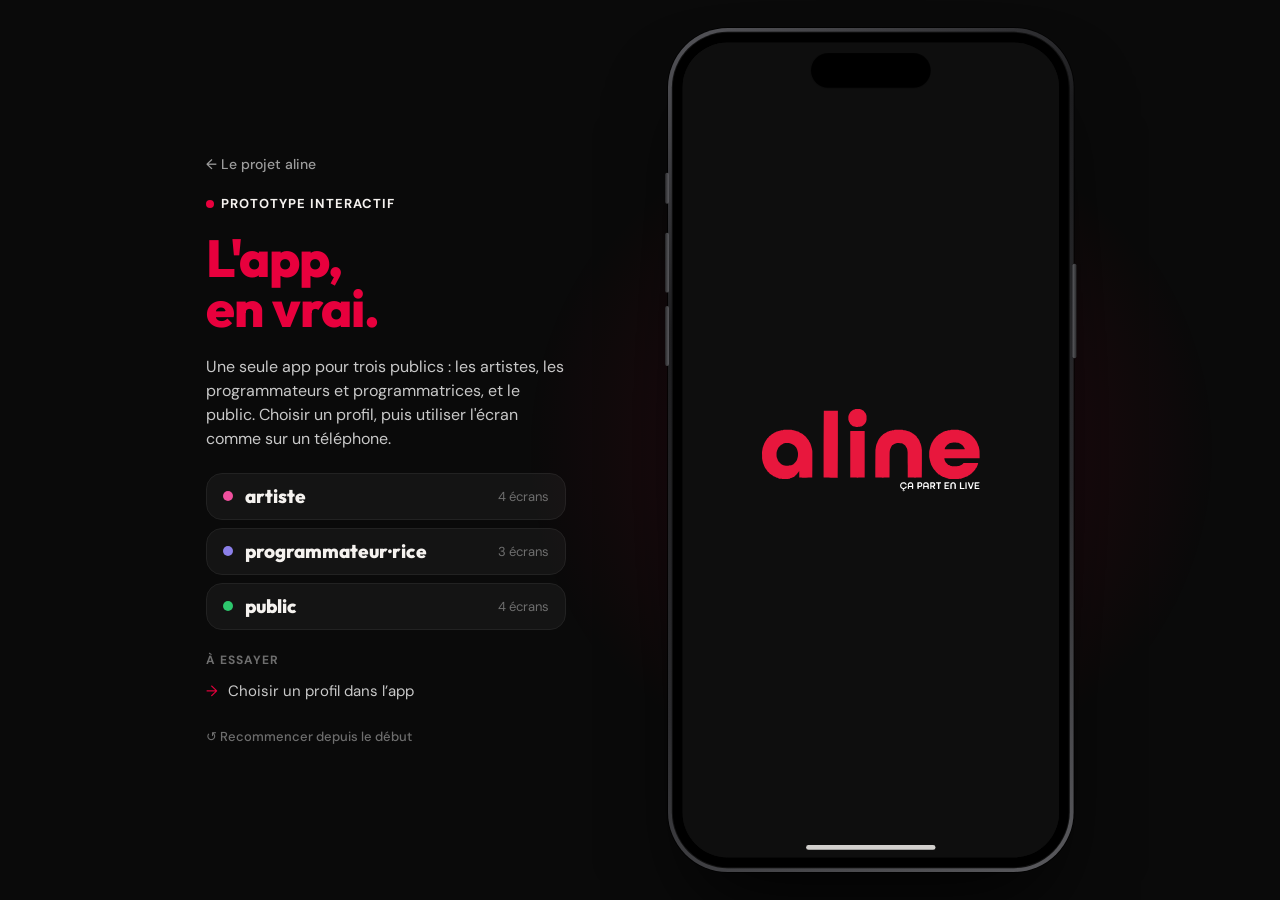
==== commit d7b1c6e3: "Version mobile repensée et tri des fichiers - Téléphone (≤ 600 px) : échelle de textes et d'espaceme" ====
--- a/aline-app/index.html
+++ b/aline-app/index.html
@@ -372,7 +372,11 @@
     }
     /* Téléphone : l'app prend tout l'écran, sans cadre */
     .is-bare .stage { display: grid; place-content: center; padding: 0; }
-    .is-bare .panel, .is-bare .hw, .is-bare .island { display: none; }
+    .is-bare .hw, .is-bare .island { display: none; }
+    /* Du panneau, on ne garde que le retour au projet, posé en haut à gauche */
+    .is-bare .panel { position: fixed; z-index: 200; top: calc(env(safe-area-inset-top) + 8px); left: 10px; display: block; width: auto; }
+    .is-bare .panel > :not(.back) { display: none; }
+    .is-bare .back { display: inline-flex; align-items: center; min-height: 44px; padding: 0 14px; border-radius: 999px; background: #141414; color: #F5F2EF; font-size: 13px; }
     .is-bare .slot::before { display: none; }
     .is-bare .device-wrap { width: calc(390px * var(--s)); height: calc(844px * var(--s)); }
     .is-bare .device { width: 390px; height: 844px; padding: 0; background: none; box-shadow: none; border-radius: 0; }
